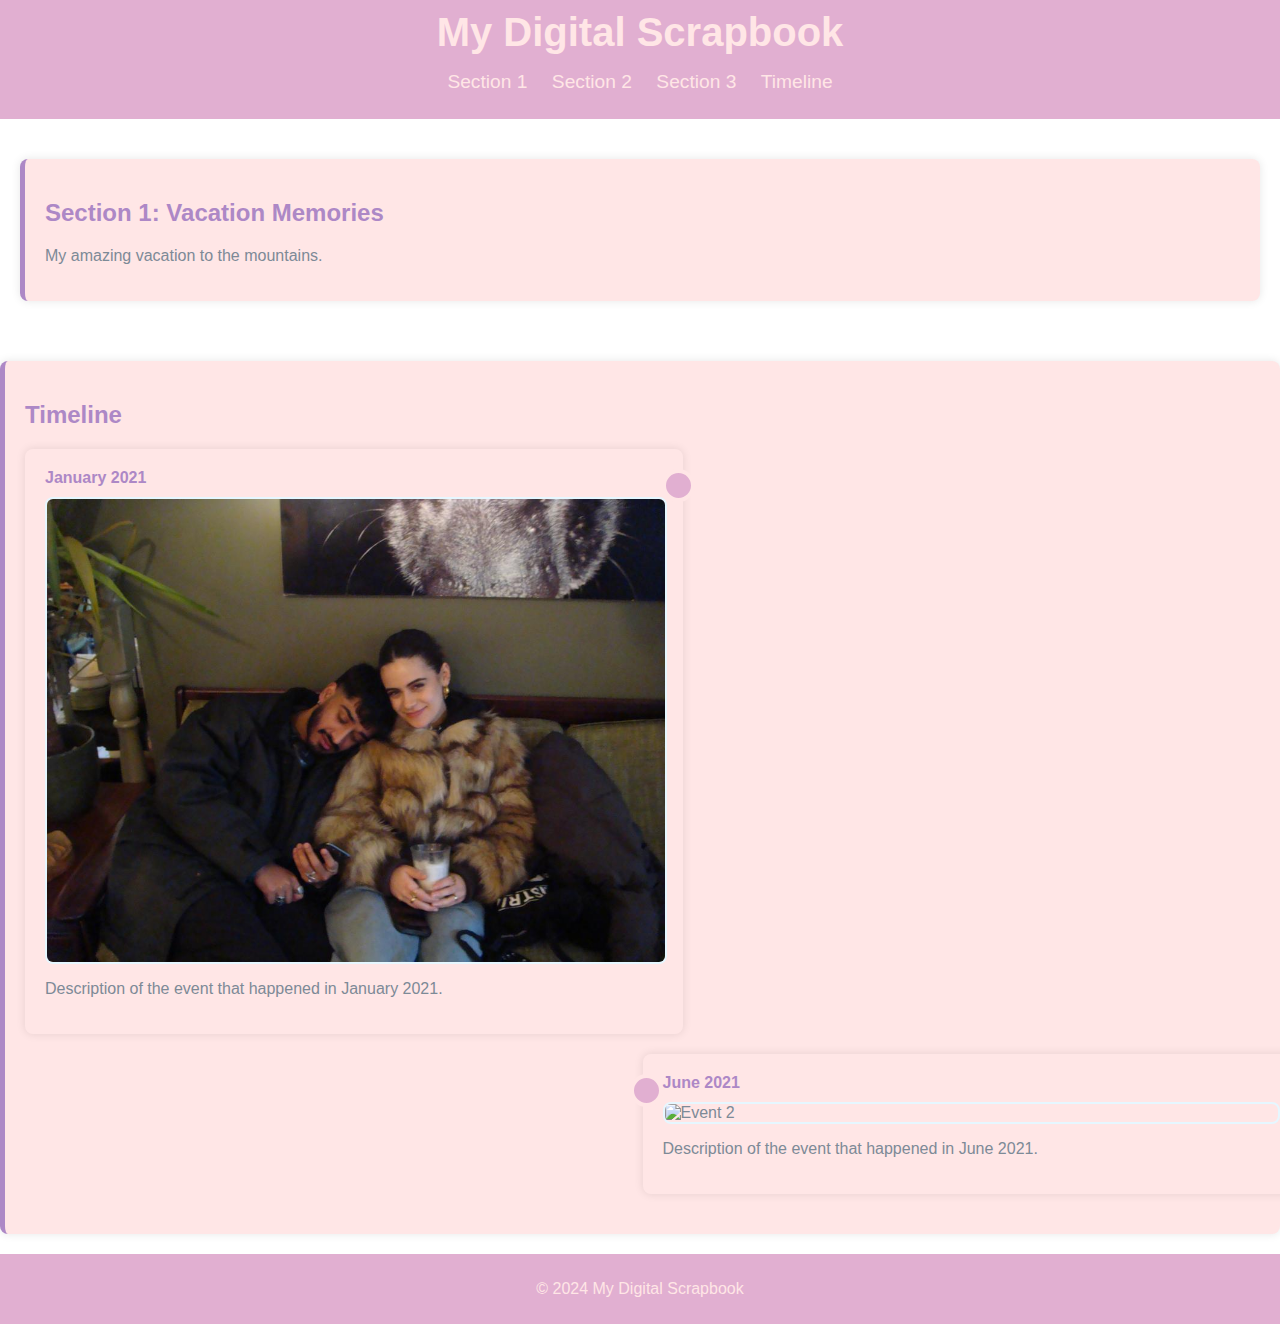
==== index.html @ e89d4c9f "removed sections" ====
<!DOCTYPE html>
<html lang="en">
<head>
  <meta charset="UTF-8">
  <meta name="viewport" content="width=device-width, initial-scale=1.0">
  <title>My Digital Scrapbook</title>
  <link rel="stylesheet" href="css/body.css">
</head>
<body>
  <!-- Header Section -->
  <header>
    <div class="container">
      <h1>My Digital Scrapbook</h1>
      <nav>
        <ul>
          <li><a href="#section1">Section 1</a></li>
          <li><a href="#section2">Section 2</a></li>
          <li><a href="#section3">Section 3</a></li>
          <li><a href="#timeline">Timeline</a></li>
        </ul>
      </nav>
    </div>
  </header>

  <!-- Main Content -->
  <main>
    <section id="section1">
      <h2>Section 1: Vacation Memories</h2>
      <!-- <img src="images/vacation.jpg" alt="Vacation"> -->
      <p>My amazing vacation to the mountains.</p>
    </section>

    <!-- <section id="section2">
      <h2>Section 2: Family Gatherings</h2>
       <img src="images/family.jpg" alt="Family Gathering"> 
      <p>Memories from our family gatherings over the years.</p>
    </section> -->

    <!-- <section id="section3">
      <h2>Section 3: Special Events</h2>
      <img src="images/event.jpg" alt="Special Event"> 
      <p>Highlights from special events and celebrations.</p>
    </section> -->
  </main>

    <!-- Timeline Section -->
    <section id="timeline">
      <h2>Timeline</h2>
      <div class="timeline-container">
        <div class="timeline-item">
          <div class="timeline-date">January 2021</div>
          <div class="timeline-content">
            <img src="images/Photo.png" alt="Event 1">
            <p>Description of the event that happened in January 2021.</p>
          </div>
        </div>
        <div class="timeline-item">
          <div class="timeline-date">June 2021</div>
          <div class="timeline-content">
            <img src="images/Photo_10.png" alt="Event 2">
            <p>Description of the event that happened in June 2021.</p>
          </div>
        </div>
        <!-- Add more timeline items as needed -->
      </div>
    </section>
  </main>

  <!-- Footer Section -->
  <footer>
    <div class="container">
      <p>&copy; 2024 My Digital Scrapbook</p>
    </div>
  </footer>

  <!-- JavaScript File -->
  <script src="js/script.js"></script>
</body>
</html>
---- css/body.css ----
/* styles.css */
body {
  font-family: Arial, sans-serif;
  margin: 0;
  padding: 0;
  background-color: #ffffff; /* Pastel blue background */
}

.container {
  width: 80%;
  margin: 0 auto;
}

header {
  background-color: #E1AFD1; /* Light pastel blue */
  color: #FFE6E6;
  padding: 10px 0;
  text-align: center;
}

header h1 {
  margin: 0;
  font-size: 2.5em;
}

header nav ul {
  list-style: none;
  padding: 0;
}

header nav ul li {
  display: inline;
  margin: 0 10px;
}

header nav ul li a {
  color: #FFE6E6;
  text-decoration: none;
  font-size: 1.2em;
}

main {
  padding: 20px;
}

section {
  background: #FFE6E6; /* White background for sections */
  margin: 20px 0;
  padding: 20px;
  border-radius: 8px;
  box-shadow: 0 0 10px rgba(0, 0, 0, 0.1);
  border-left: 5px solid #AD88C6; /* Light pastel blue border */
}

section h2 {
  color: #AD88C6; /* A slightly darker pastel blue */
}

section p {
  color: #7d8a97; /* Soft gray-blue for text */
}

footer {
  text-align: center;
  padding: 10px 0;
  background-color: #E1AFD1; /* Light pastel blue */
  color: #FFE6E6;
}

/* Additional styling for images */
section img {
  max-width: 100%;
  height: auto;
  display: block;
  margin: 10px 0;
  border: 2px solid #e6f7ff; /* Matching the background color */
  border-radius: 8px;
}

/* Timeline styling */
#timeline {
  padding: 20px;
  background-color: #FFE6E6; /* Lighter pastel blue */
  border-left: 5px solid #AD88C6; /* Darker pastel blue border */
}

.timeline {
  position: relative;
  padding: 20px 0;
  margin: 20px 0;
}

.timeline::before {
  content: '';
  position: absolute;
  left: 50%;
  top: 0;
  bottom: 0;
  width: 4px;
  background: #E1AFD1; /* Light pastel blue */
  margin-left: -2px;
}

.timeline-item {
  position: relative;
  margin: 20px 0;
  width: 50%;
  padding: 20px;
  background: #FFE6E6;
  border-radius: 8px;
  box-shadow: 0 0 10px rgba(0, 0, 0, 0.1);
}

.timeline-item::after {
  content: "";
  position: absolute;
  width: 25px;
  height: 25px;
  right: -12.5px;
  background-color: #E1AFD1;
  border: 4px solid #FFE6E6;
  top: 20px;
  border-radius: 50%;
  z-index: 1;
}

.timeline-item:nth-child(odd) {
  left: 0;
}

.timeline-item:nth-child(even) {
  left: 50%;
}

.timeline-item:nth-child(even)::after {
  left: -12.5px;
}

.timeline-date {
  font-weight: bold;
  color: #AD88C6; /* Darker pastel blue */
  margin-bottom: 10px;
}

.timeline-content {
  color: #7d8a97; /* Soft gray-blue for text */
}

.timeline-content img {
  max-width: 100%;
  height: auto;
  border: 2px solid #e6f7ff; /* Matching the background color */
  border-radius: 8px;
  margin-bottom: 10px;
}
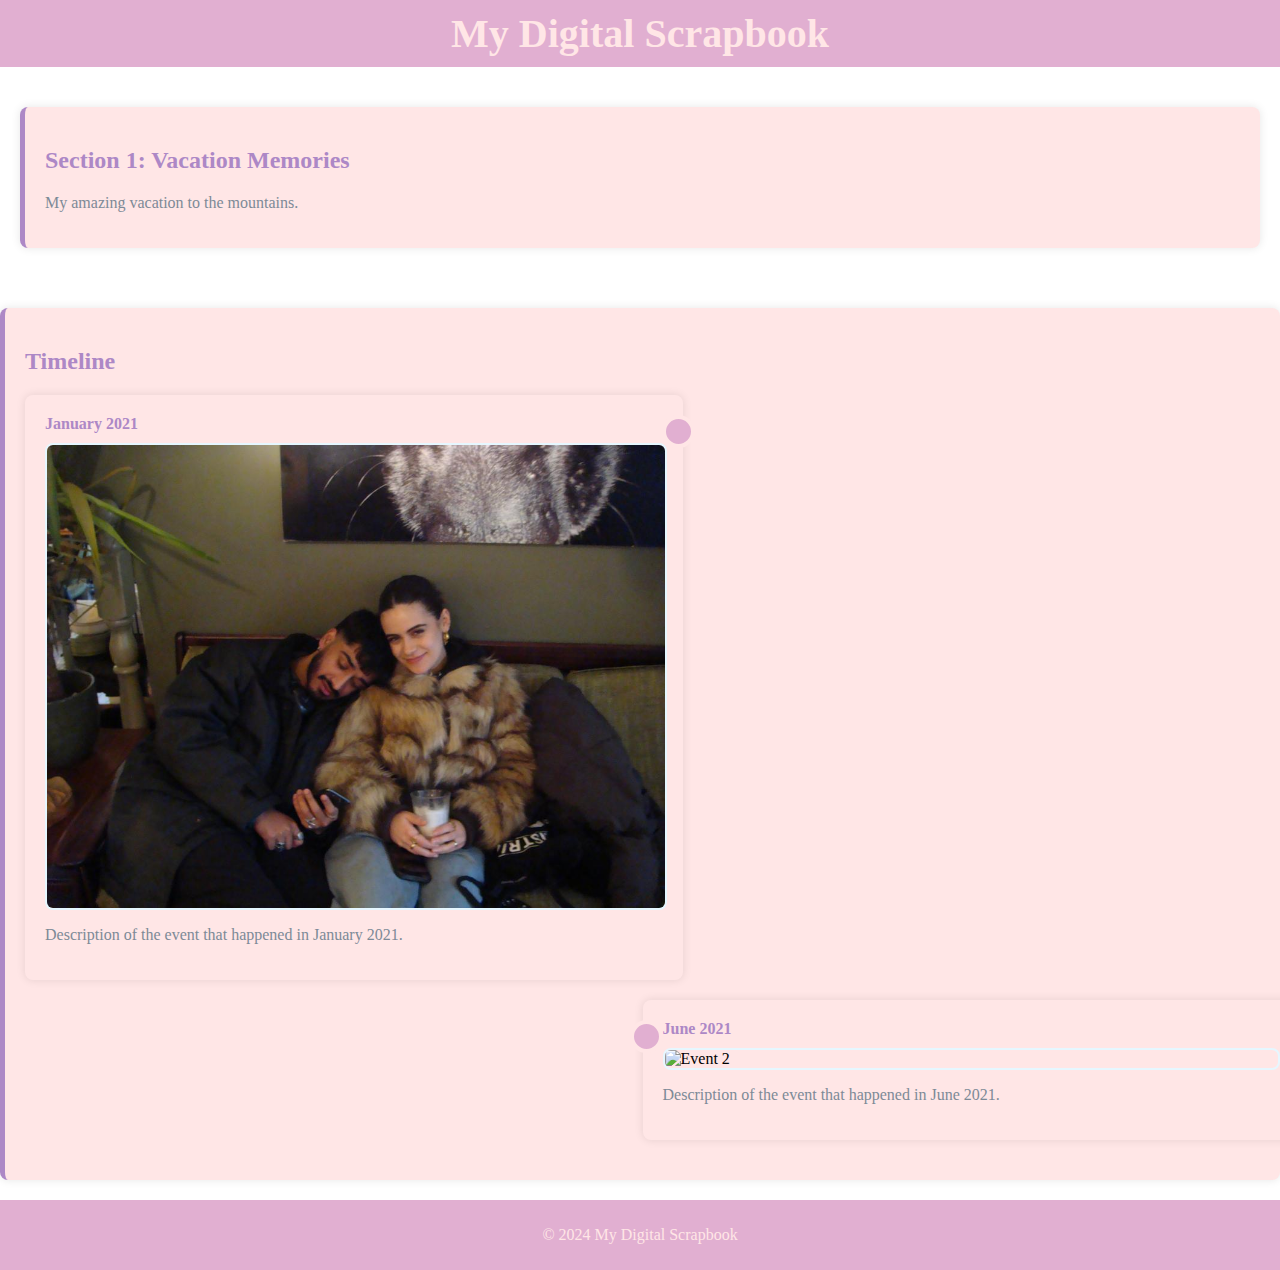
==== commit 8b7383bd: "font" ====
--- a/index.html
+++ b/index.html
@@ -11,12 +11,12 @@
   <header>
     <div class="container">
       <h1>My Digital Scrapbook</h1>
-      <nav>
+      <!-- <nav>
         <ul>
           <li><a href="#section1">Section 1</a></li>
           <li><a href="#section2">Section 2</a></li>
           <li><a href="#section3">Section 3</a></li>
-          <li><a href="#timeline">Timeline</a></li>
+          <li><a href="#timeline">Timeline</a></li> -->
         </ul>
       </nav>
     </div>
--- a/css/body.css
+++ b/css/body.css
@@ -1,6 +1,6 @@
 /* styles.css */
 body {
-  font-family: Arial, sans-serif;
+  font-family: Gloria Hallelujah, cursive;
   margin: 0;
   padding: 0;
   background-color: #ffffff; /* Pastel blue background */
@@ -143,7 +143,7 @@
 }
 
 .timeline-content {
-  color: #7d8a97; /* Soft gray-blue for text */
+  color: #000000; /* Soft gray-blue for text */
 }
 
 .timeline-content img {
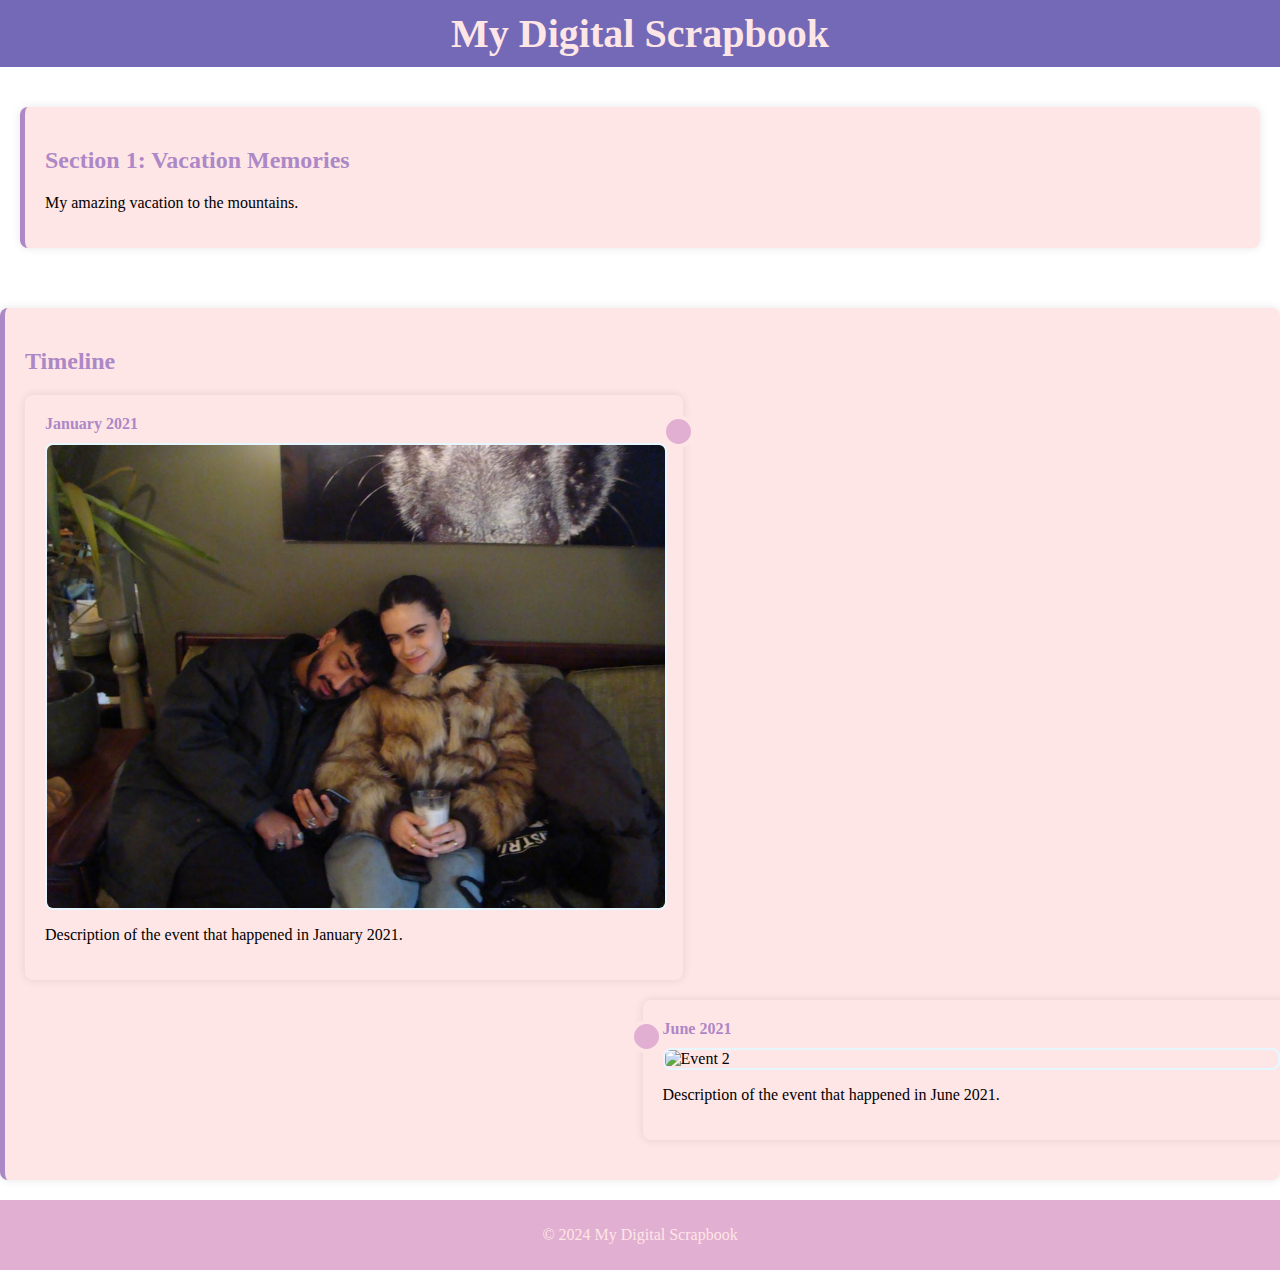
==== commit b5e042ab: "font adjustment" ====
--- a/index.html
+++ b/index.html
@@ -3,7 +3,7 @@
 <head>
   <meta charset="UTF-8">
   <meta name="viewport" content="width=device-width, initial-scale=1.0">
-  <title>My Digital Scrapbook</title>
+  <title>Our Journey</title>
   <link rel="stylesheet" href="css/body.css">
 </head>
 <body>
--- a/css/body.css
+++ b/css/body.css
@@ -12,7 +12,8 @@
 }
 
 header {
-  background-color: #E1AFD1; /* Light pastel blue */
+  font-family: Gloria Hallelujah, cursive;
+  background-color: #7469B6; /* Light pastel blue */
   color: #FFE6E6;
   padding: 10px 0;
   text-align: center;
@@ -57,7 +58,7 @@
 }
 
 section p {
-  color: #7d8a97; /* Soft gray-blue for text */
+  color: #000000; /* Soft gray-blue for text */
 }
 
 footer {
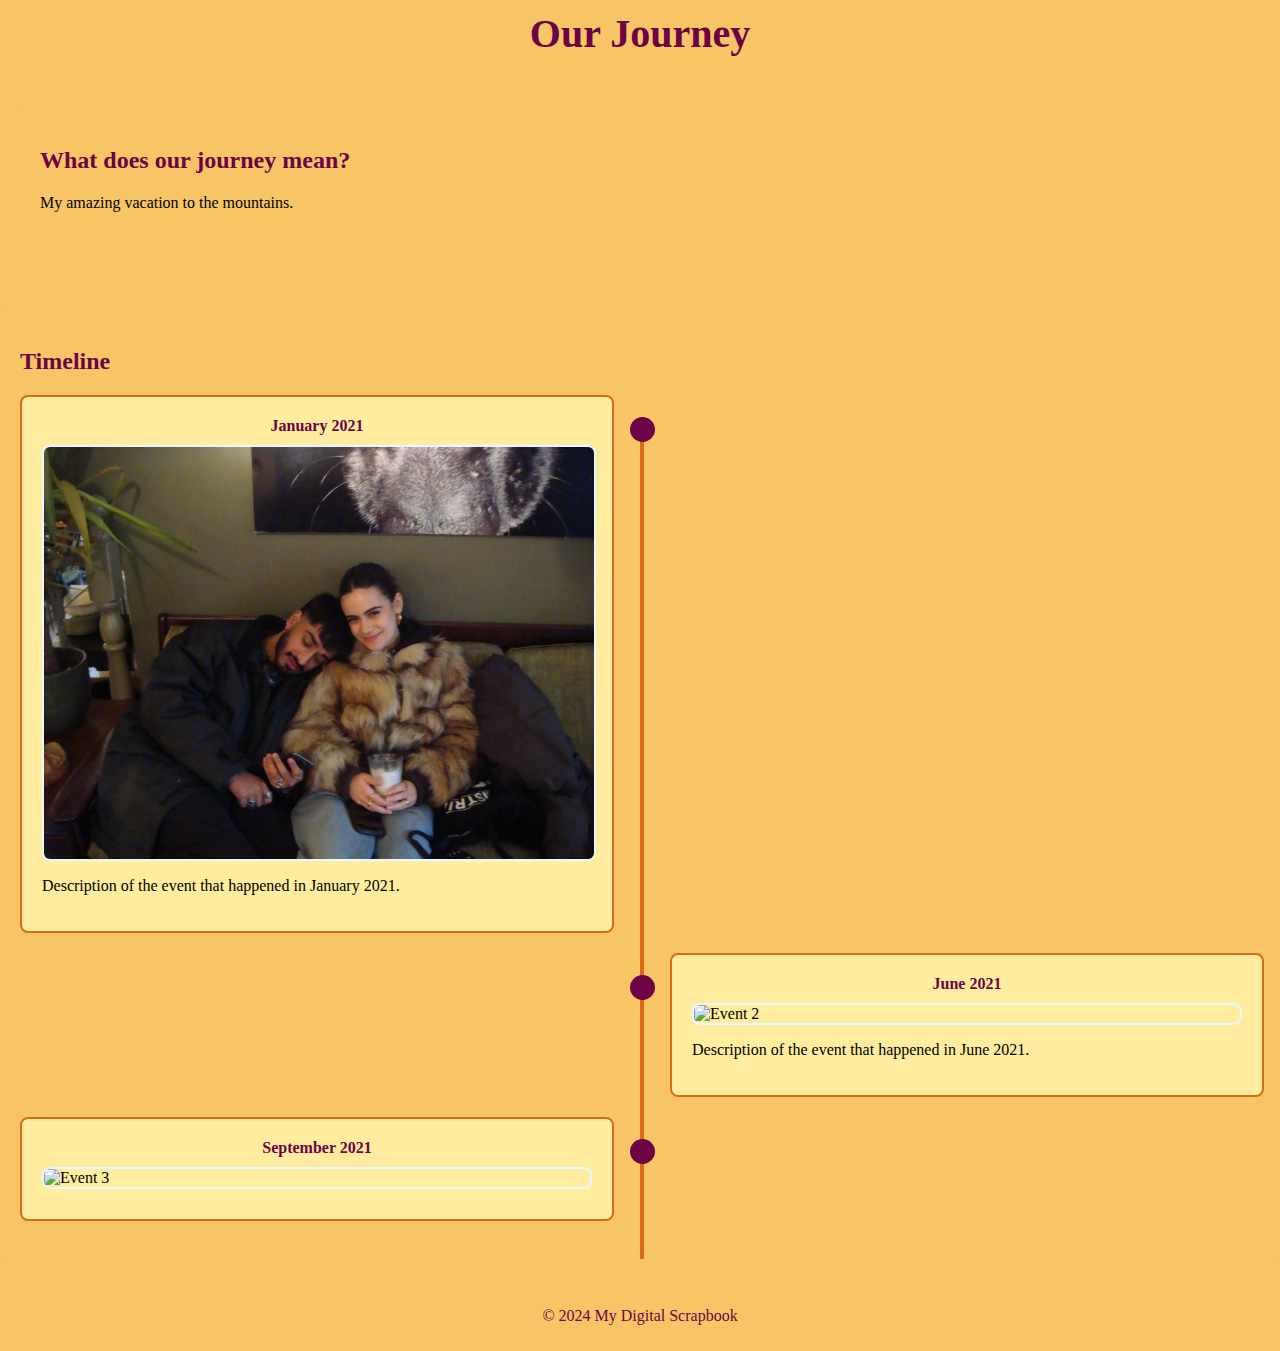
==== commit 90b188bd: "timeline centred" ====
--- a/index.html
+++ b/index.html
@@ -10,7 +10,7 @@
   <!-- Header Section -->
   <header>
     <div class="container">
-      <h1>My Digital Scrapbook</h1>
+      <h1>Our Journey</h1>
       <!-- <nav>
         <ul>
           <li><a href="#section1">Section 1</a></li>
@@ -25,7 +25,7 @@
   <!-- Main Content -->
   <main>
     <section id="section1">
-      <h2>Section 1: Vacation Memories</h2>
+      <h2>What does our journey mean?</h2>
       <!-- <img src="images/vacation.jpg" alt="Vacation"> -->
       <p>My amazing vacation to the mountains.</p>
     </section>
@@ -61,6 +61,14 @@
             <p>Description of the event that happened in June 2021.</p>
           </div>
         </div>
+        <div class="timeline-item">
+          <div class="timeline-date">September 2021</div>
+          <div class="timeline-content">
+            <img src="images/Photo_11.png" alt="Event 3">
+            <!-- <p>Description of the event that happened in September 2021.</p> -->
+          </div>
+        
+        </div>
         <!-- Add more timeline items as needed -->
       </div>
     </section>
--- a/css/body.css
+++ b/css/body.css
@@ -1,9 +1,18 @@
+:root {
+  --adjuster: 30px;
+  --background: #FFEC9E;
+  --background2: #F7C566;
+  --text: #6C0345;
+  --border: #DC6B19;
+
+}
+
 /* styles.css */
 body {
   font-family: Gloria Hallelujah, cursive;
   margin: 0;
   padding: 0;
-  background-color: #ffffff; /* Pastel blue background */
+  background-color: var(--background2); /* Pastel blue background */
 }
 
 .container {
@@ -13,8 +22,8 @@
 
 header {
   font-family: Gloria Hallelujah, cursive;
-  background-color: #7469B6; /* Light pastel blue */
-  color: #FFE6E6;
+  color: var(--text); /* Light pastel blue */
+  background-color: var(--background2);
   padding: 10px 0;
   text-align: center;
 }
@@ -45,16 +54,16 @@
 }
 
 section {
-  background: #FFE6E6; /* White background for sections */
+  background: var(--background2); /* White background for sections */
   margin: 20px 0;
   padding: 20px;
   border-radius: 8px;
-  box-shadow: 0 0 10px rgba(0, 0, 0, 0.1);
-  border-left: 5px solid #AD88C6; /* Light pastel blue border */
+  /* box-shadow: 0 0 10px rgba(0, 0, 0, 0.1); */
+  /*border: 5px solid #AD88C6; /* Light pastel blue border */
 }
 
 section h2 {
-  color: #AD88C6; /* A slightly darker pastel blue */
+  color: var(--text); /* A slightly darker pastel blue */
 }
 
 section p {
@@ -64,8 +73,8 @@
 footer {
   text-align: center;
   padding: 10px 0;
-  background-color: #E1AFD1; /* Light pastel blue */
-  color: #FFE6E6;
+  background-color: var(--background2); /* Light pastel blue */
+  color:var(--text);
 }
 
 /* Additional styling for images */
@@ -81,8 +90,8 @@
 /* Timeline styling */
 #timeline {
   padding: 20px;
-  background-color: #FFE6E6; /* Lighter pastel blue */
-  border-left: 5px solid #AD88C6; /* Darker pastel blue border */
+  background-color: var(--background2); /* Lighter pastel blue */
+  /*border-left: 5px solid #AD88C6; /* Darker pastel blue border */
 }
 
 .timeline {
@@ -105,11 +114,12 @@
 .timeline-item {
   position: relative;
   margin: 20px 0;
-  width: 50%;
+  width: calc(50% - 70px);
   padding: 20px;
-  background: #FFE6E6;
+  background: var(--background);
+  border: var(--border) 2px solid;
   border-radius: 8px;
-  box-shadow: 0 0 10px rgba(0, 0, 0, 0.1);
+  /* box-shadow: 0 0 10px rgba(0, 0, 0, 0.1); */
 }
 
 .timeline-item::after {
@@ -117,12 +127,27 @@
   position: absolute;
   width: 25px;
   height: 25px;
-  right: -12.5px;
-  background-color: #E1AFD1;
-  border: 4px solid #FFE6E6;
+  left: calc(100% + var(--adjuster) - 12.5px);
+  /* left : calc(50% - 12.5px); */
+  background-color: var(--text);
+  /* border: 4px solid #FFE6E6; */
   top: 20px;
   border-radius: 50%;
   z-index: 1;
+  /* transform: translateX(-50%) */
+}
+
+.timeline-item::before {
+  content: "";
+  position: absolute;
+  width: 4px;
+  height: calc(120% );
+  left : calc(100% + var(--adjuster) - (2px ));
+  /* left : calc(50% - 2px); */
+  background-color: var(--border); /* Light pastel blue */
+  /* top: 20px; */
+  
+  z-index: 0;
 }
 
 .timeline-item:nth-child(odd) {
@@ -130,17 +155,24 @@
 }
 
 .timeline-item:nth-child(even) {
-  left: 50%;
+  left: calc(50% + 30px);
 }
 
 .timeline-item:nth-child(even)::after {
-  left: -12.5px;
+  left: calc(0% - 12.5px - var(--adjuster))
+}
+/* .timeline-item:nth-child(odd)::before {
+  right: calc(0% - 45px);
+} */
+.timeline-item:nth-child(even)::before {
+  left: calc(0% - 2px - var(--adjuster));
 }
 
 .timeline-date {
   font-weight: bold;
-  color: #AD88C6; /* Darker pastel blue */
+  color: var(--text); /* Darker pastel blue */
   margin-bottom: 10px;
+  text-align: center;
 }
 
 .timeline-content {
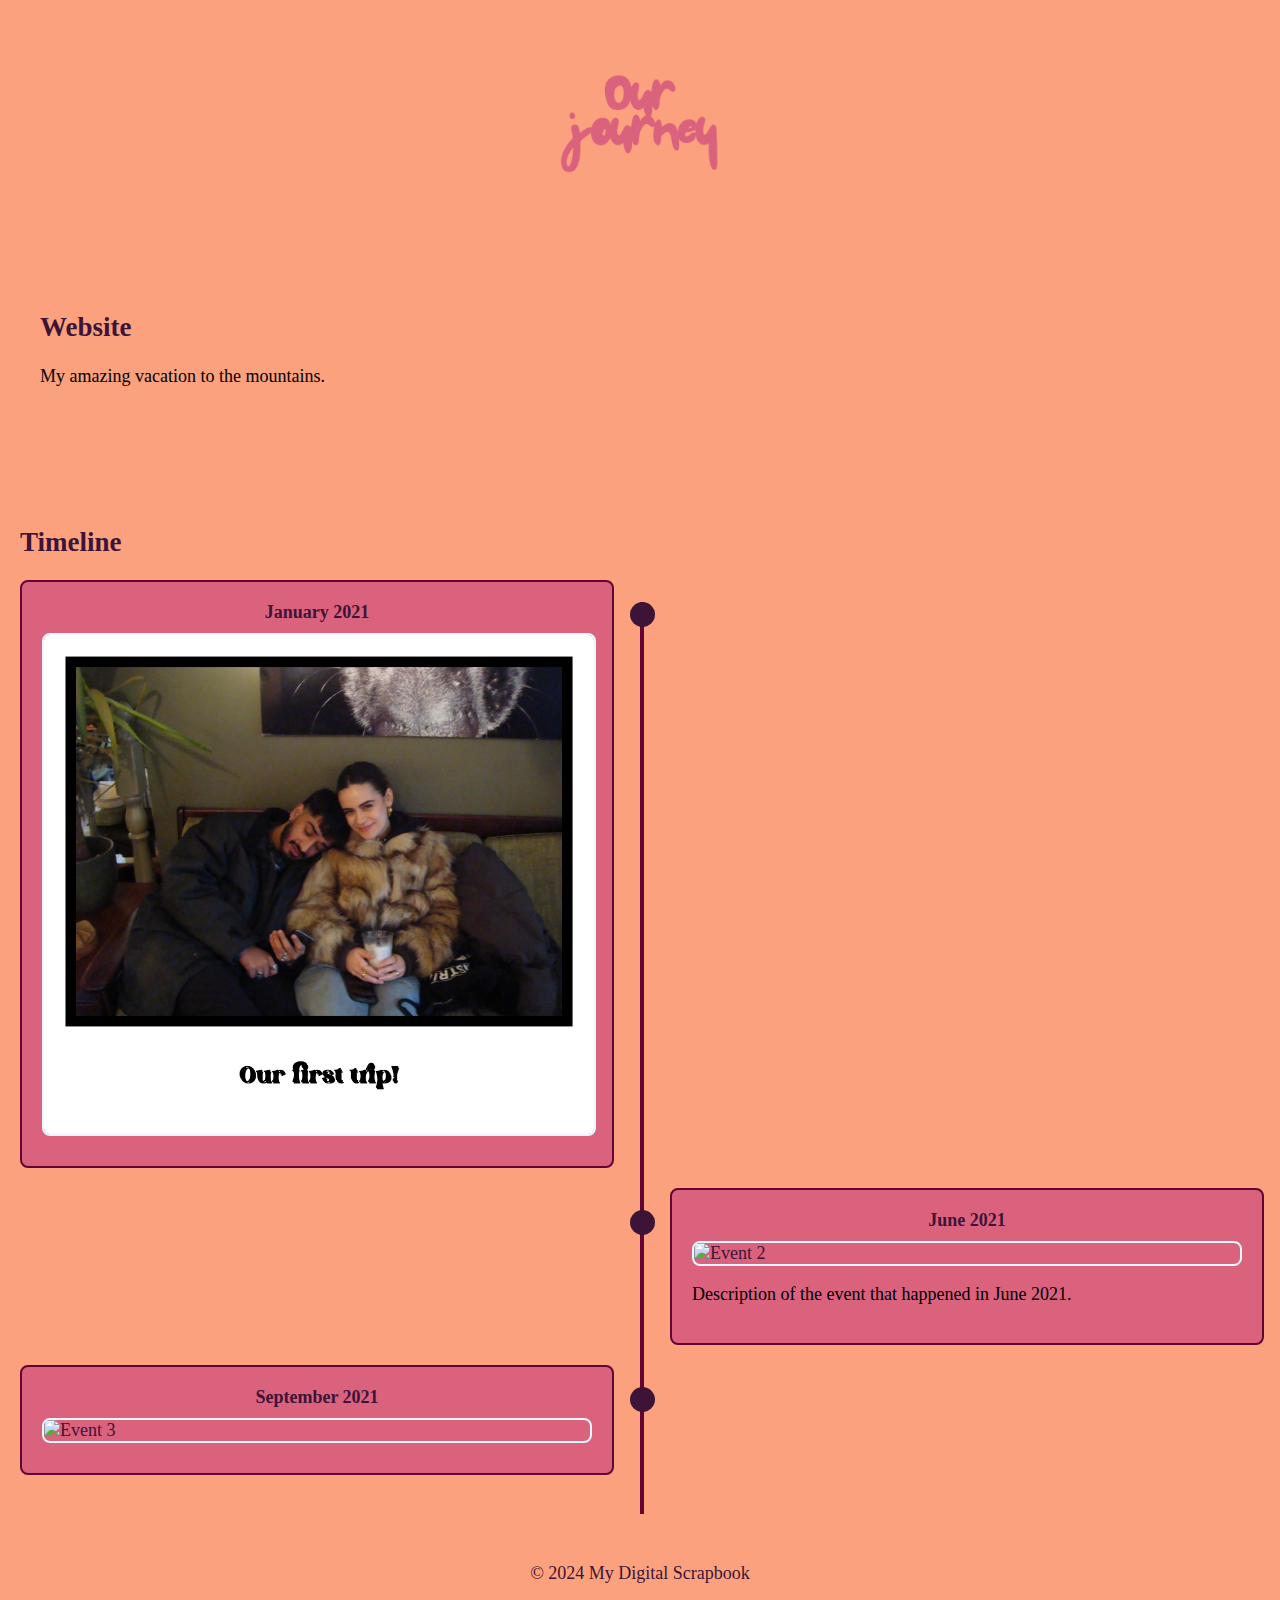
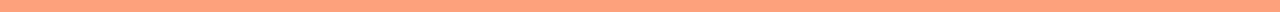
==== commit 832078f0: "color pallette" ====
--- a/index.html
+++ b/index.html
@@ -10,7 +10,9 @@
   <!-- Header Section -->
   <header>
     <div class="container">
-      <h1>Our Journey</h1>
+      <img src="images/banner.png" alt="Logo">
+      <!-- <img src="images/ramen_sticker.png" alt="Ramen Sticker" class="sticker"> -->
+      <!-- <h1>Website</h1> -->
       <!-- <nav>
         <ul>
           <li><a href="#section1">Section 1</a></li>
@@ -25,7 +27,7 @@
   <!-- Main Content -->
   <main>
     <section id="section1">
-      <h2>What does our journey mean?</h2>
+      <h2>Website</h2>
       <!-- <img src="images/vacation.jpg" alt="Vacation"> -->
       <p>My amazing vacation to the mountains.</p>
     </section>
@@ -50,8 +52,8 @@
         <div class="timeline-item">
           <div class="timeline-date">January 2021</div>
           <div class="timeline-content">
-            <img src="images/Photo.png" alt="Event 1">
-            <p>Description of the event that happened in January 2021.</p>
+            <img src="images/photo_with_frame.png" alt="Event 1">
+            <!-- <p>Description of the event that happened in January 2021.</p> -->
           </div>
         </div>
         <div class="timeline-item">
--- a/css/body.css
+++ b/css/body.css
@@ -1,18 +1,20 @@
 :root {
   --adjuster: 30px;
-  --background: #FFEC9E;
-  --background2: #F7C566;
-  --text: #6C0345;
-  --border: #DC6B19;
+  --background: #DA627D;
+  /* --background2: #dac83e; */
+  --background2: #FCA17D;
+  --text: #3D1438;
+  --border: #620436;
 
 }
 
 /* styles.css */
 body {
-  font-family: Gloria Hallelujah, cursive;
+  font-family: 'Quicksand', cursive;
   margin: 0;
   padding: 0;
   background-color: var(--background2); /* Pastel blue background */
+  font-size: 18px;
 }
 
 .container {
@@ -21,11 +23,24 @@
 }
 
 header {
-  font-family: Gloria Hallelujah, cursive;
+  font-family: 'Indie Flower', cursive;
   color: var(--text); /* Light pastel blue */
   background-color: var(--background2);
   padding: 10px 0;
   text-align: center;
+}
+.sticker {
+  position: relative;
+  top: 0;
+  width: 10%;
+  z-index: 1000;
+}
+
+header img {
+  max-width: 20%;
+  height: auto;
+  /* display: block;
+  margin: 0 auto; */
 }
 
 header h1 {
@@ -176,7 +191,7 @@
 }
 
 .timeline-content {
-  color: #000000; /* Soft gray-blue for text */
+  color: var(--text); /* Soft gray-blue for text */
 }
 
 .timeline-content img {
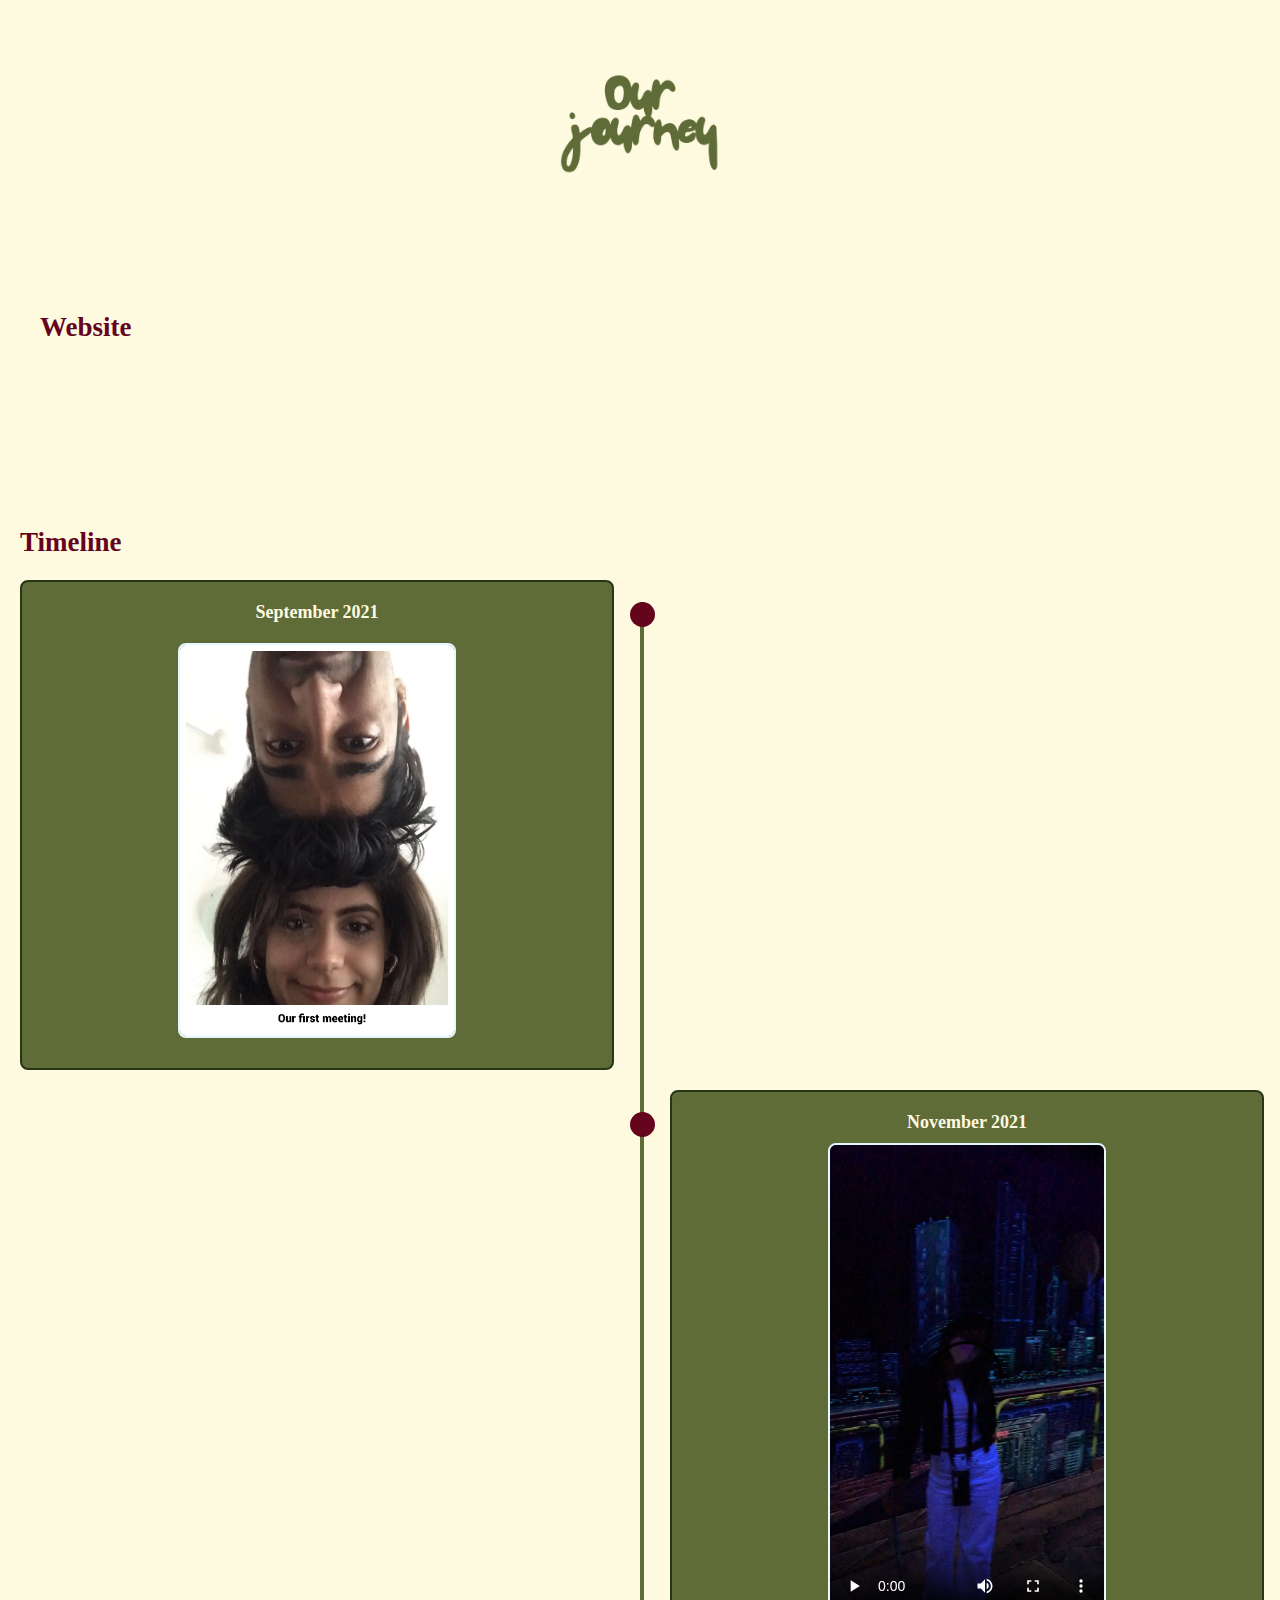
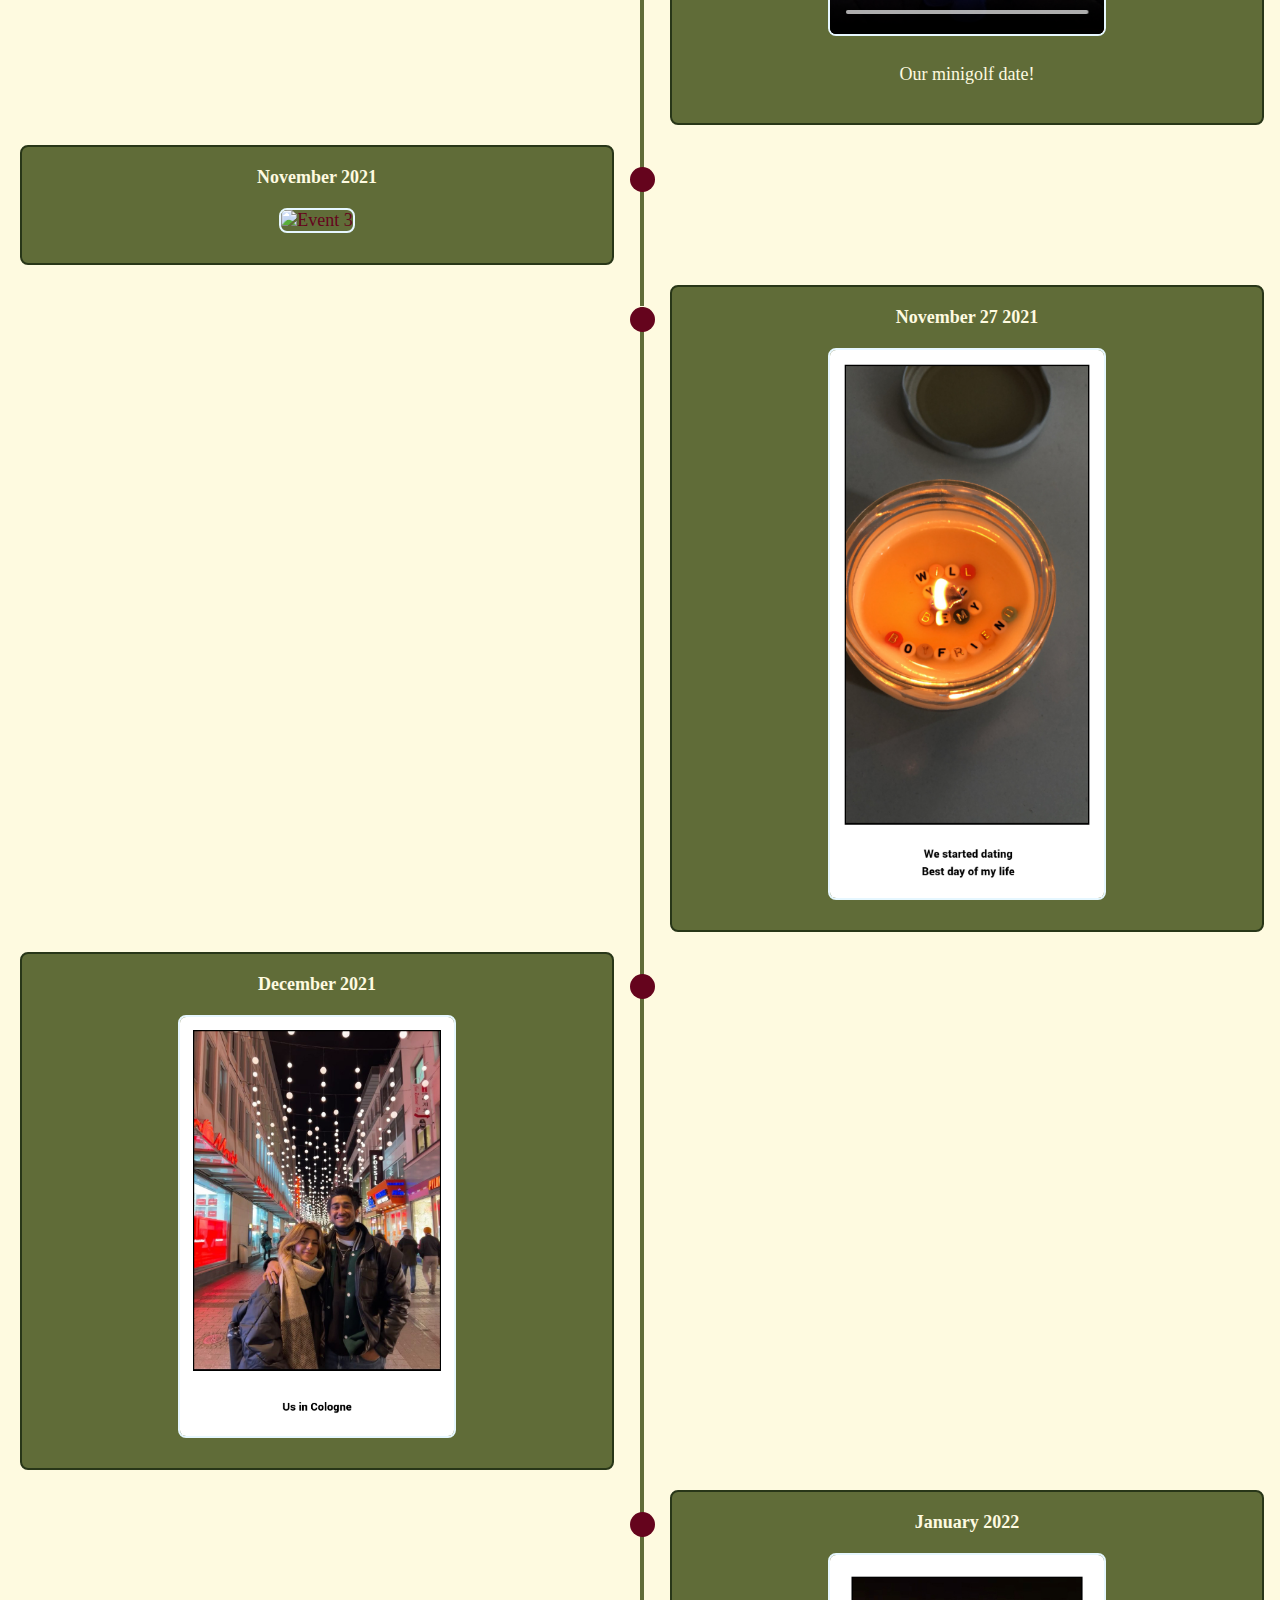
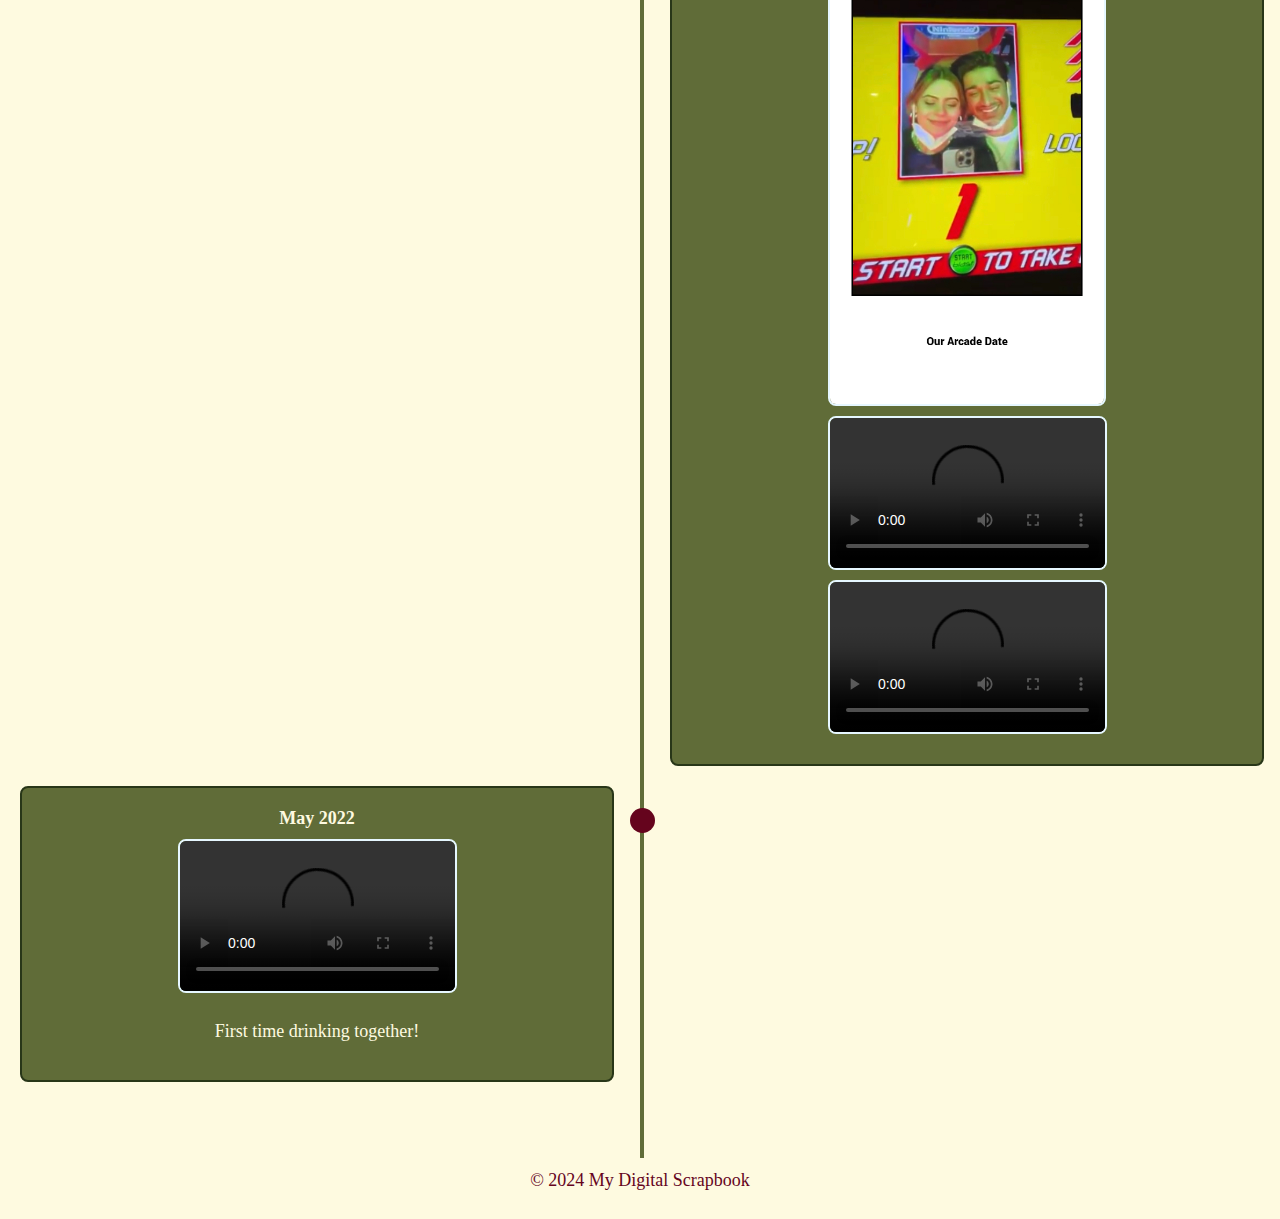
==== commit c01d0d46: "added content" ====
--- a/index.html
+++ b/index.html
@@ -50,26 +50,73 @@
       <h2>Timeline</h2>
       <div class="timeline-container">
         <div class="timeline-item">
-          <div class="timeline-date">January 2021</div>
+          <div class="timeline-date">September 2021</div>
           <div class="timeline-content">
-            <img src="images/photo_with_frame.png" alt="Event 1">
+            <img src="images/Our_first_meeting.png" alt="Event 1">
             <!-- <p>Description of the event that happened in January 2021.</p> -->
           </div>
         </div>
         <div class="timeline-item">
-          <div class="timeline-date">June 2021</div>
+          <div class="timeline-date">November 2021</div>
           <div class="timeline-content">
-            <img src="images/Photo_10.png" alt="Event 2">
-            <p>Description of the event that happened in June 2021.</p>
-          </div>
+            <video controls>
+                <source src="images/golf_date.MP4" type="video/mp4">
+                Your browser does not support the video tag.
+            </video>
+            <p>Our minigolf date!</p>
+        </div>
         </div>
         <div class="timeline-item">
-          <div class="timeline-date">September 2021</div>
+          <div class="timeline-date">November 2021</div>
           <div class="timeline-content">
-            <img src="images/Photo_11.png" alt="Event 3">
+            <img src="images/first_date_bonn.jpg" alt="Event 3">
             <!-- <p>Description of the event that happened in September 2021.</p> -->
           </div>
         
+        </div>
+        <div class="timeline-item">
+          <div class="timeline-date">November 27 2021</div>
+          <div class="timeline-content">
+            <img src="images/started_dating.jpg" alt="Event 3">
+            <!-- <p>Description of the event that happened in September 2021.</p> -->
+          </div>
+        
+        </div>
+        <div class="timeline-item">
+          <div class="timeline-date">December 2021</div>
+          <div class="timeline-content">
+            <img src="images/us_in_cologne.jpg" alt="Event 3">
+            <!-- <p>Description of the event that happened in September 2021.</p> -->
+          </div>
+        </div>
+          <div class="timeline-item">
+            <div class="timeline-date">January 2022</div>
+            <div class="timeline-content">
+              <img src="images/arcade_date.jpg" alt="Event 3">
+              <video controls>
+                <source src="images/arcade1.MP4" type="video/mp4">
+                Your browser does not support the video tag.
+              </video>
+              <video controls>
+                <source src="images/arcade2.MP4" type="video/mp4">
+                Your browser does not support the video tag.
+              <!-- <p>Description of the event that happened in September 2021.</p> -->
+              </video>
+            </div>
+          
+          </div>
+          <div class="timeline-item">
+            <div class="timeline-date">May 2022</div>
+            <div class="timeline-content">
+              <video controls>
+                <source src="images/first_time_drinking.MP4" type="video/mp4">
+                Your browser does not support the video tag.
+              <!-- <p>Description of the event that happened in September 2021.</p> -->
+              </video>
+              <p> First time drinking together! </p>
+            </div>
+          
+          </div>
         </div>
         <!-- Add more timeline items as needed -->
       </div>
--- a/css/body.css
+++ b/css/body.css
@@ -1,10 +1,10 @@
 :root {
   --adjuster: 30px;
-  --background: #DA627D;
+  --background: #606c38;
   /* --background2: #dac83e; */
-  --background2: #FCA17D;
-  --text: #3D1438;
-  --border: #620436;
+  --background2: #fefae0;
+  --text: #65041d;
+  --border: #283618;
 
 }
 
@@ -82,7 +82,7 @@
 }
 
 section p {
-  color: #000000; /* Soft gray-blue for text */
+  color: var(--background2); /* Soft gray-blue for text */
 }
 
 footer {
@@ -94,7 +94,7 @@
 
 /* Additional styling for images */
 section img {
-  max-width: 100%;
+  max-width: 50%;
   height: auto;
   display: block;
   margin: 10px 0;
@@ -159,7 +159,7 @@
   height: calc(120% );
   left : calc(100% + var(--adjuster) - (2px ));
   /* left : calc(50% - 2px); */
-  background-color: var(--border); /* Light pastel blue */
+  background-color: var(--background); /* Light pastel blue */
   /* top: 20px; */
   
   z-index: 0;
@@ -185,19 +185,29 @@
 
 .timeline-date {
   font-weight: bold;
-  color: var(--text); /* Darker pastel blue */
+  color: var(--background2); /* Darker pastel blue */
   margin-bottom: 10px;
-  text-align: center;
+  text-align:center;
 }
 
 .timeline-content {
   color: var(--text); /* Soft gray-blue for text */
+  display: flex;
+  flex-direction: column;
+  align-items: center;
 }
 
 .timeline-content img {
-  max-width: 100%;
+  max-width: 50%;
   height: auto;
   border: 2px solid #e6f7ff; /* Matching the background color */
   border-radius: 8px;
   margin-bottom: 10px;
-}+}
+.timeline-content video {
+  max-width: 50%;
+  height: auto;
+  border: 2px solid #e6f7ff; /* Matching the background color */
+  border-radius: 8px;
+  margin-bottom: 10px;
+}
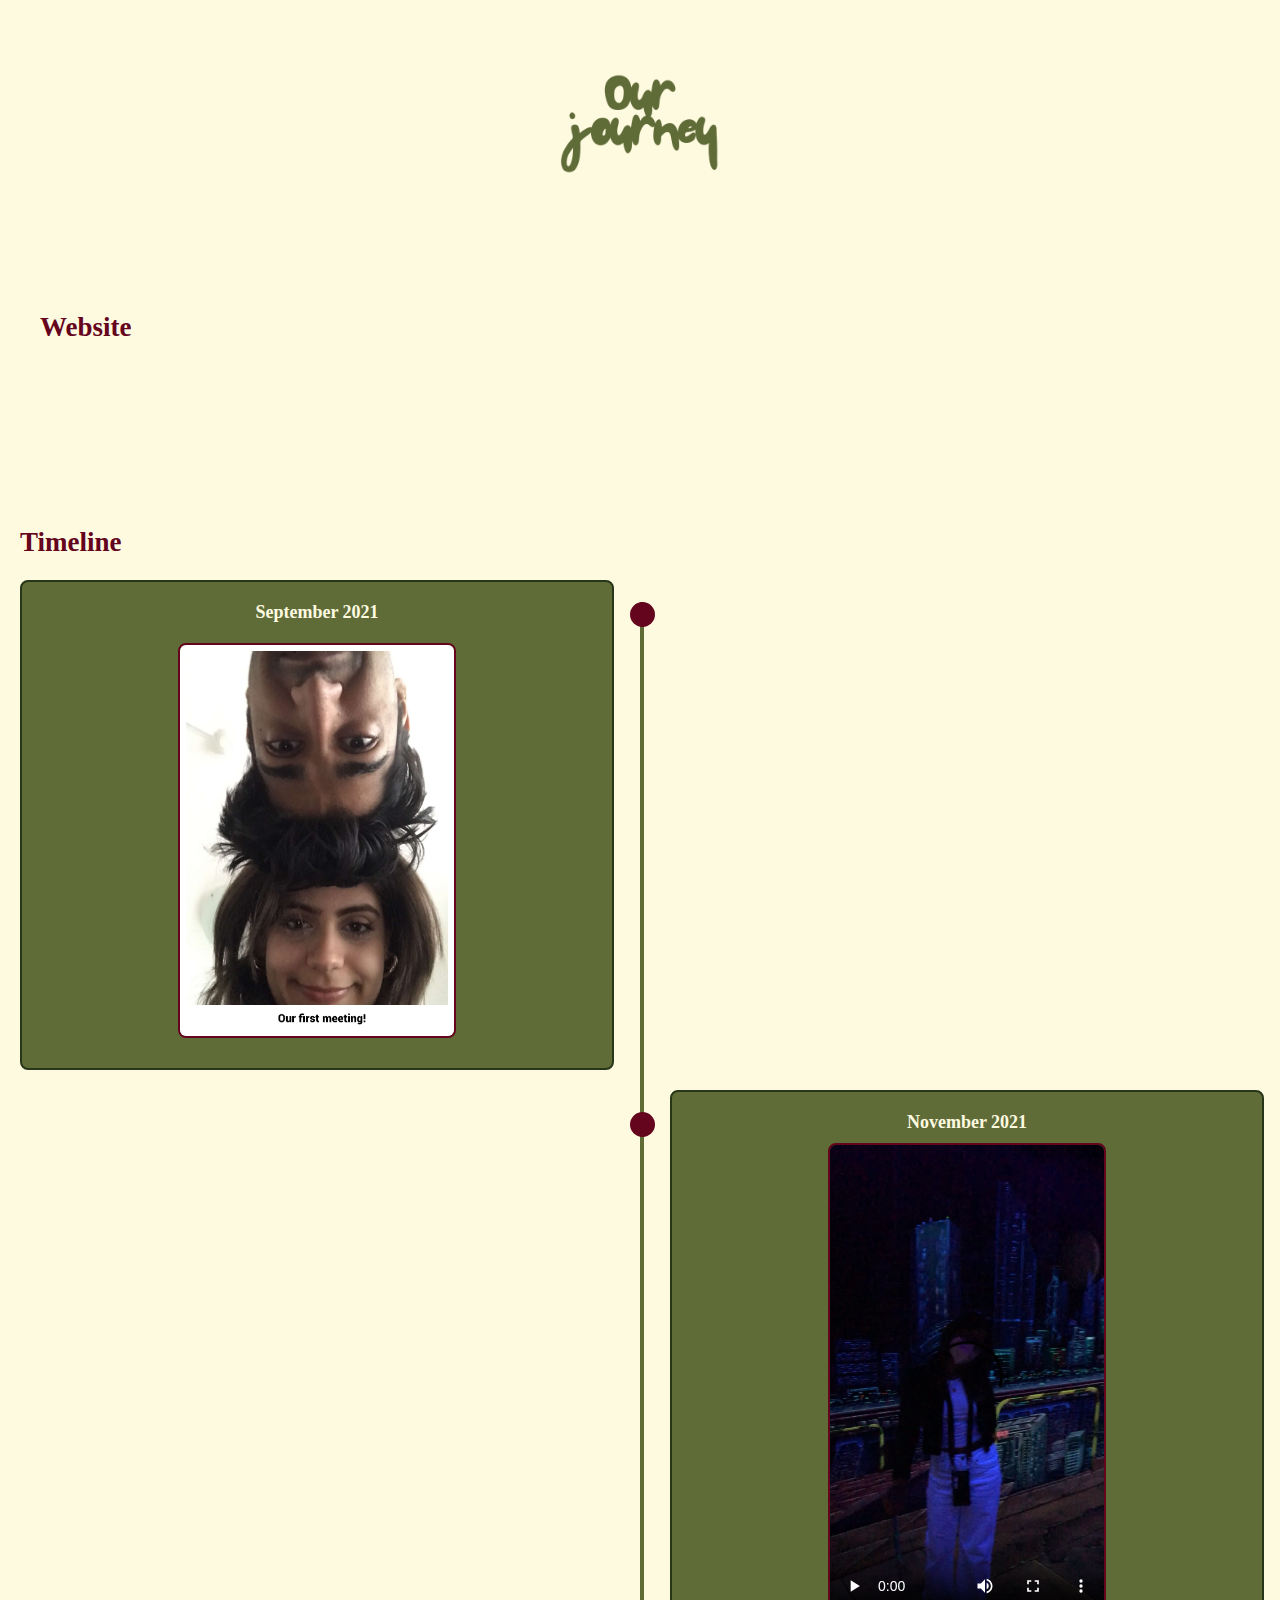
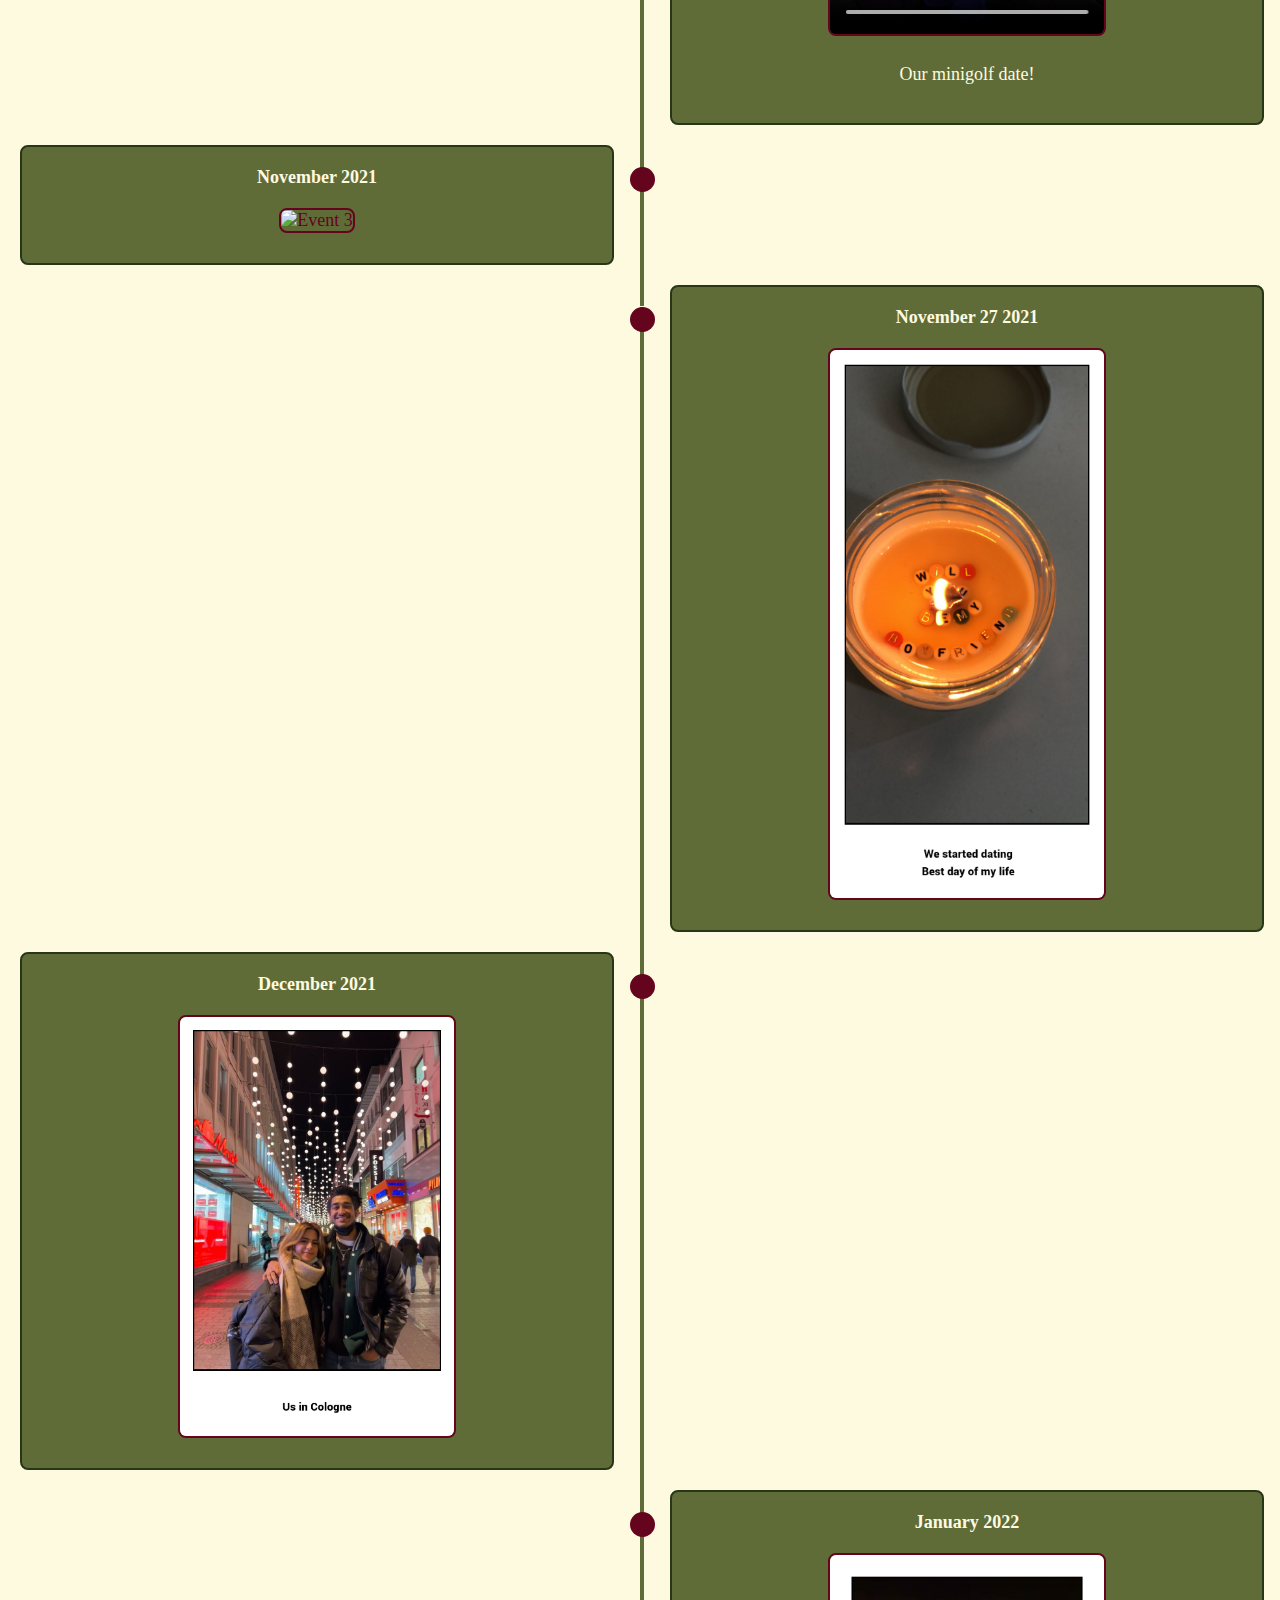
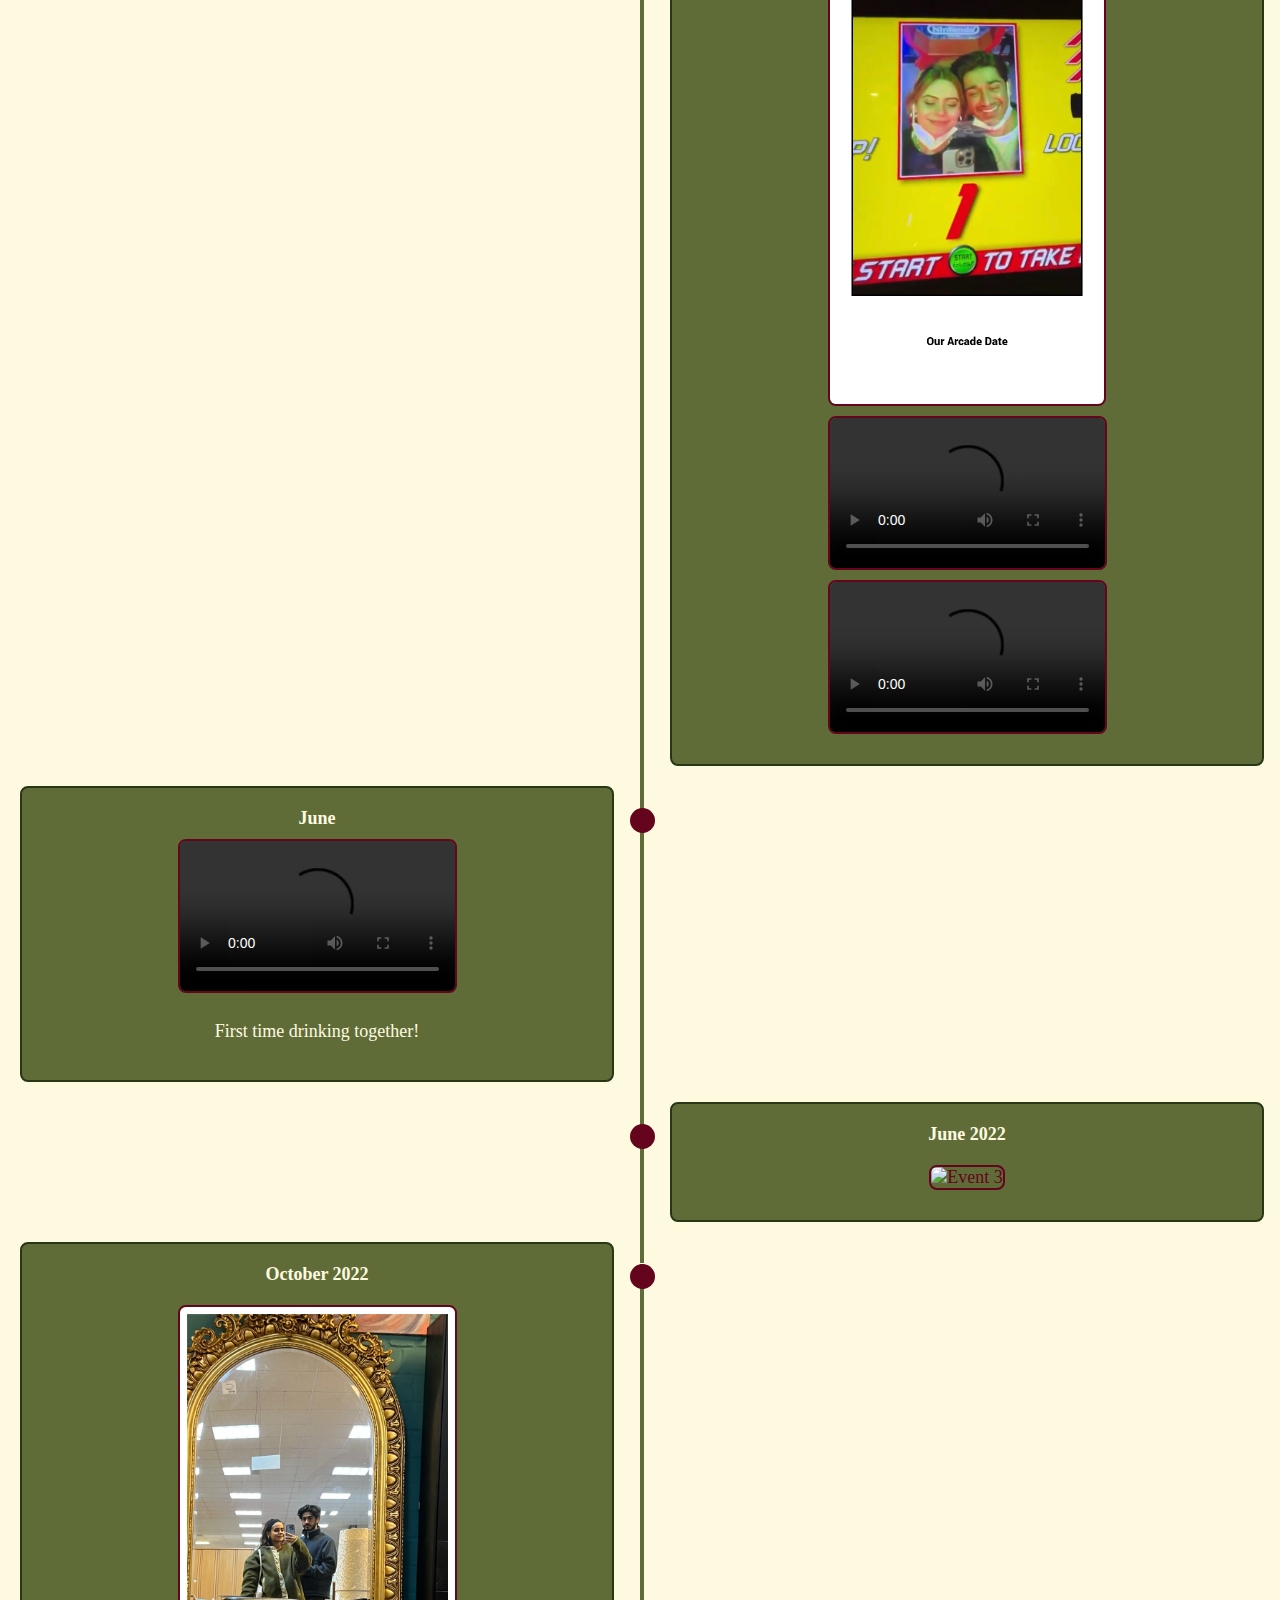
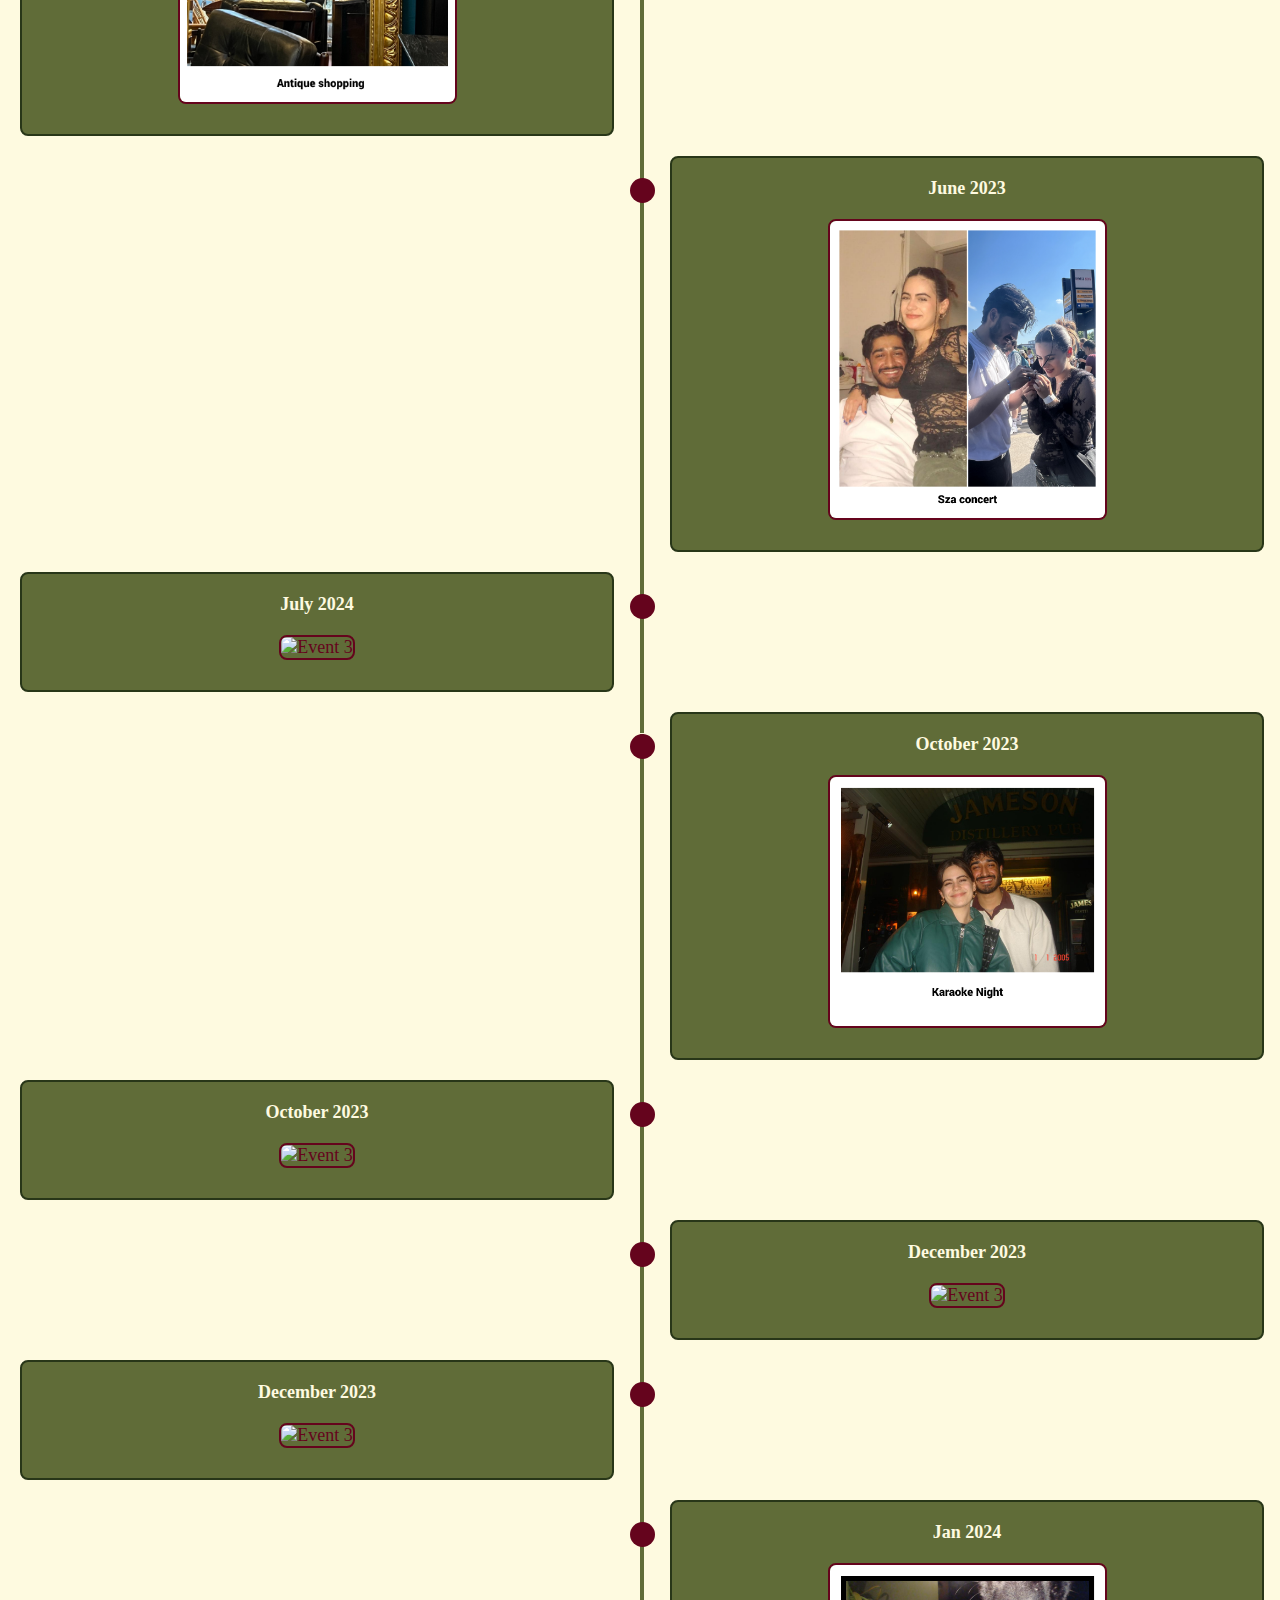
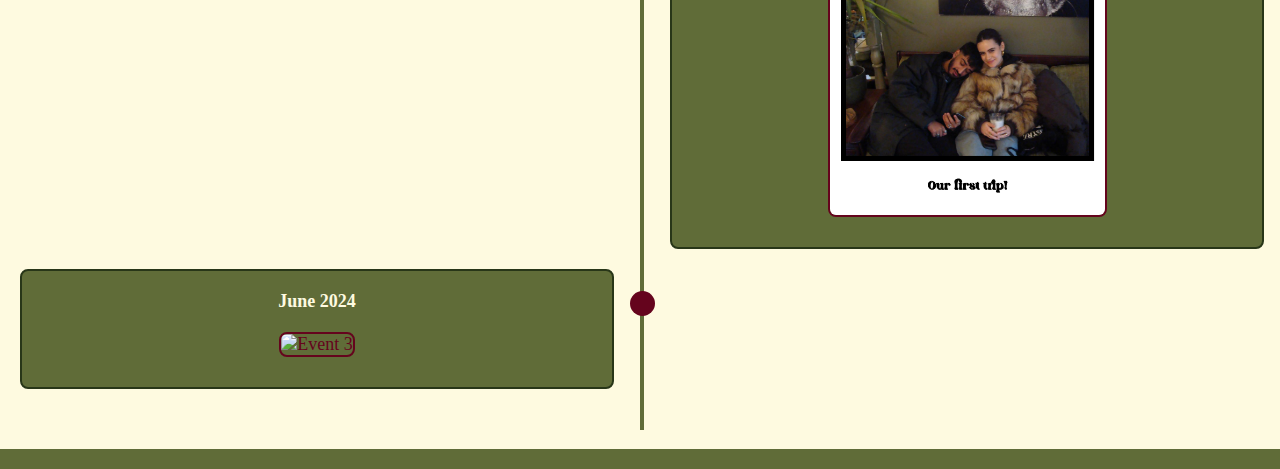
==== commit 2b60a12f: "added all content" ====
--- a/index.html
+++ b/index.html
@@ -105,8 +105,9 @@
             </div>
           
           </div>
-          <div class="timeline-item">
-            <div class="timeline-date">May 2022</div>
+          
+          <div class="timeline-item">
+            <div class="timeline-date">June</div>
             <div class="timeline-content">
               <video controls>
                 <source src="images/first_time_drinking.MP4" type="video/mp4">
@@ -117,7 +118,168 @@
             </div>
           
           </div>
-        </div>
+          <div class="timeline-item">
+            <div class="timeline-date">June 2022</div>
+            <div class="timeline-content">
+              <img src="images/summer_dates.png" alt="Event 3">
+              <!-- <video controls>
+                <source src="images/arcade1.MP4" type="video/mp4">
+                Your browser does not support the video tag.
+              </video>
+              <video controls>
+                <source src="images/arcade2.MP4" type="video/mp4">
+                Your browser does not support the video tag.
+              <p>Description of the event that happened in September 2021.</p> 
+              </video> -->
+            </div>
+          
+          </div>
+          <div class="timeline-item">
+            <div class="timeline-date">October 2022</div>
+            <div class="timeline-content">
+              <img src="images/antique.jpg" alt="Event 3">
+              <!-- <video controls>
+                <source src="images/arcade1.MP4" type="video/mp4">
+                Your browser does not support the video tag.
+              </video>
+              <video controls>
+                <source src="images/arcade2.MP4" type="video/mp4">
+                Your browser does not support the video tag.
+              <p>Description of the event that happened in September 2021.</p>
+              </video> -->
+            </div>
+          </div>
+          <div class="timeline-item">
+            <div class="timeline-date">June 2023</div>
+            <div class="timeline-content">
+              <img src="images/concert-fotor-20240703203944.png" alt="Event 3">
+              <!-- <video controls>
+                <source src="images/arcade1.MP4" type="video/mp4">
+                Your browser does not support the video tag.
+              </video>
+              <video controls>
+                <source src="images/arcade2.MP4" type="video/mp4">
+                Your browser does not support the video tag.
+              <p>Description of the event that happened in September 2021.</p>
+              </video> -->
+            </div>
+          </div>
+          <div class="timeline-item">
+            <div class="timeline-date">July 2024</div>
+            <div class="timeline-content">
+              <img src="images/bday-fotor-20240703203338.png" alt="Event 3">
+              <!-- <video controls>
+                <source src="images/arcade1.MP4" type="video/mp4">
+                Your browser does not support the video tag.
+              </video>
+              <video controls>
+                <source src="images/arcade2.MP4" type="video/mp4">
+                Your browser does not support the video tag.
+              <p>Description of the event that happened in September 2021.</p>
+              </video> -->
+            </div>
+            
+          </div>
+          <div class="timeline-item">
+            <div class="timeline-date">October 2023</div>
+            <div class="timeline-content">
+              <img src="images/karaoke1-fotor-20240703204524.jpg" alt="Event 3">
+              <!-- <video controls>
+                <source src="images/arcade1.MP4" type="video/mp4">
+                Your browser does not support the video tag.
+              </video>
+              <video controls>
+                <source src="images/arcade2.MP4" type="video/mp4">
+                Your browser does not support the video tag.
+              <p>Description of the event that happened in September 2021.</p>
+              </video> -->
+            </div>
+          
+          </div>
+          <div class="timeline-item">
+            <div class="timeline-date">October 2023</div>
+            <div class="timeline-content">
+              <img src="images/halloween-fotor-20240703204919.png" alt="Event 3">
+              <!-- <video controls>
+                <source src="images/arcade1.MP4" type="video/mp4">
+                Your browser does not support the video tag.
+              </video>
+              <video controls>
+                <source src="images/arcade2.MP4" type="video/mp4">
+                Your browser does not support the video tag.
+              <p>Description of the event that happened in September 2021.</p>
+              </video> -->
+            </div>
+          
+          </div>
+          <div class="timeline-item">
+            <div class="timeline-date">December 2023</div>
+            <div class="timeline-content">
+              <img src="images/xmas-fotor-20240703203714.png" alt="Event 3">
+              <!-- <video controls>
+                <source src="images/arcade1.MP4" type="video/mp4">
+                Your browser does not support the video tag.
+              </video>
+              <video controls>
+                <source src="images/arcade2.MP4" type="video/mp4">
+                Your browser does not support the video tag.
+              <p>Description of the event that happened in September 2021.</p>
+              </video> -->
+            </div>
+          
+          </div>
+          <div class="timeline-item">
+            <div class="timeline-date">December 2023</div>
+            <div class="timeline-content">
+              <img src="images/anniversary-fotor-20240703203527.png" alt="Event 3">
+              <!-- <video controls>
+                <source src="images/arcade1.MP4" type="video/mp4">
+                Your browser does not support the video tag.
+              </video>
+              <video controls>
+                <source src="images/arcade2.MP4" type="video/mp4">
+                Your browser does not support the video tag.
+              <p>Description of the event that happened in September 2021.</p>
+              </video> -->
+            </div>
+          
+          </div>
+          <div class="timeline-item">
+            <div class="timeline-date">Jan 2024</div>
+            <div class="timeline-content">
+              <img src="images/amsterdam.png" alt="Event 3">
+              <!-- <video controls>
+                <source src="images/arcade1.MP4" type="video/mp4">
+                Your browser does not support the video tag.
+              </video>
+              <video controls>
+                <source src="images/arcade2.MP4" type="video/mp4">
+                Your browser does not support the video tag.
+              <p>Description of the event that happened in September 2021.</p>
+              </video> -->
+            </div>
+          
+          </div>
+          <div class="timeline-item">
+            <div class="timeline-date">June 2024</div>
+            <div class="timeline-content">
+              <img src="images/eid-fotor-20240703204415.png" alt="Event 3">
+              <!-- <video controls>
+                <source src="images/arcade1.MP4" type="video/mp4">
+                Your browser does not support the video tag.
+              </video>
+              <video controls>
+                <source src="images/arcade2.MP4" type="video/mp4">
+                Your browser does not support the video tag.
+              <p>Description of the event that happened in September 2021.</p>
+              </video> -->
+            </div>
+          
+          </div>
+
+            
+        </div>
+      </div>
         <!-- Add more timeline items as needed -->
       </div>
     </section>
@@ -126,7 +288,7 @@
   <!-- Footer Section -->
   <footer>
     <div class="container">
-      <p>&copy; 2024 My Digital Scrapbook</p>
+      <!-- <p>&copy; 2024 My Digital Scrapbook</p> -->
     </div>
   </footer>
 
--- a/css/body.css
+++ b/css/body.css
@@ -88,7 +88,7 @@
 footer {
   text-align: center;
   padding: 10px 0;
-  background-color: var(--background2); /* Light pastel blue */
+  background-color: var(--background); /* Light pastel blue */
   color:var(--text);
 }
 
@@ -98,7 +98,7 @@
   height: auto;
   display: block;
   margin: 10px 0;
-  border: 2px solid #e6f7ff; /* Matching the background color */
+  border: 2px solid var(--text); /* Matching the background color */
   border-radius: 8px;
 }
 
@@ -200,14 +200,14 @@
 .timeline-content img {
   max-width: 50%;
   height: auto;
-  border: 2px solid #e6f7ff; /* Matching the background color */
+  border: 2px solid var(--text); /* Matching the background color */
   border-radius: 8px;
   margin-bottom: 10px;
 }
 .timeline-content video {
   max-width: 50%;
   height: auto;
-  border: 2px solid #e6f7ff; /* Matching the background color */
+  border: 2px solid var(--text); /* Matching the background color */
   border-radius: 8px;
   margin-bottom: 10px;
 }
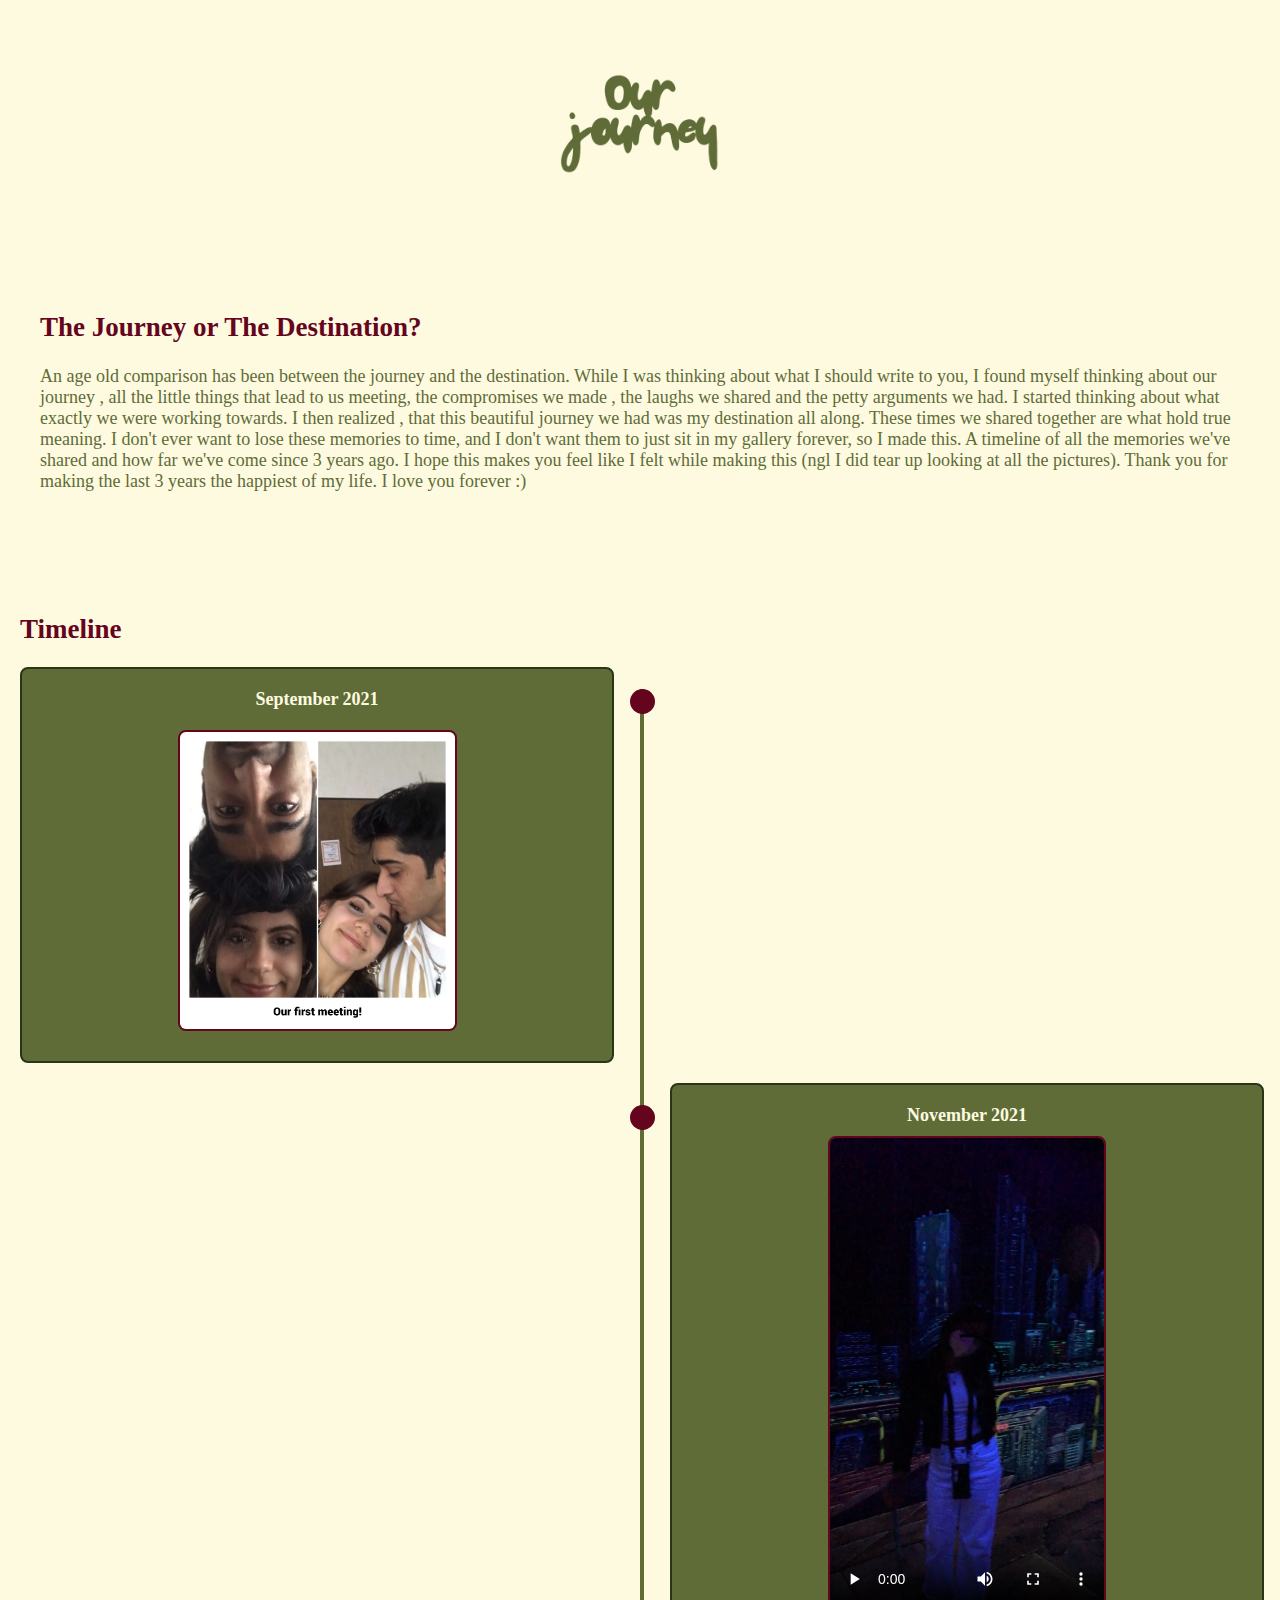
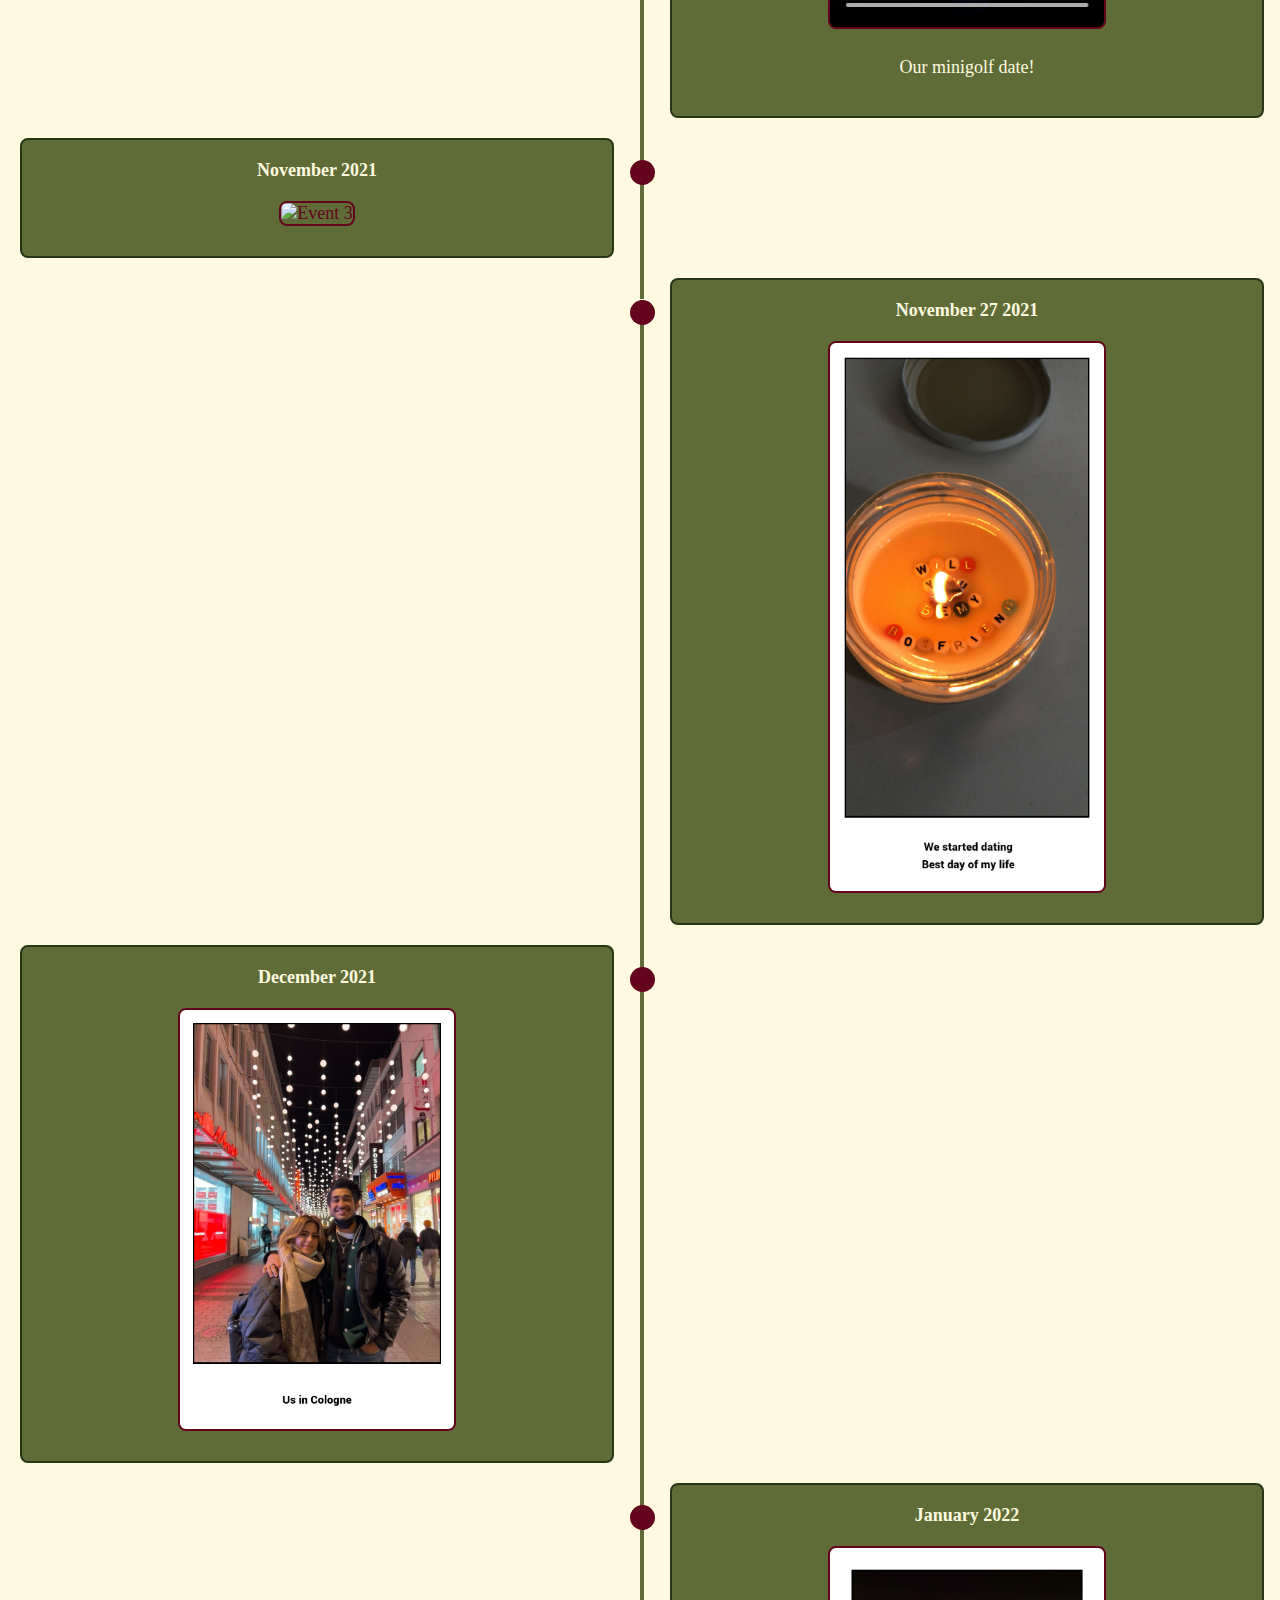
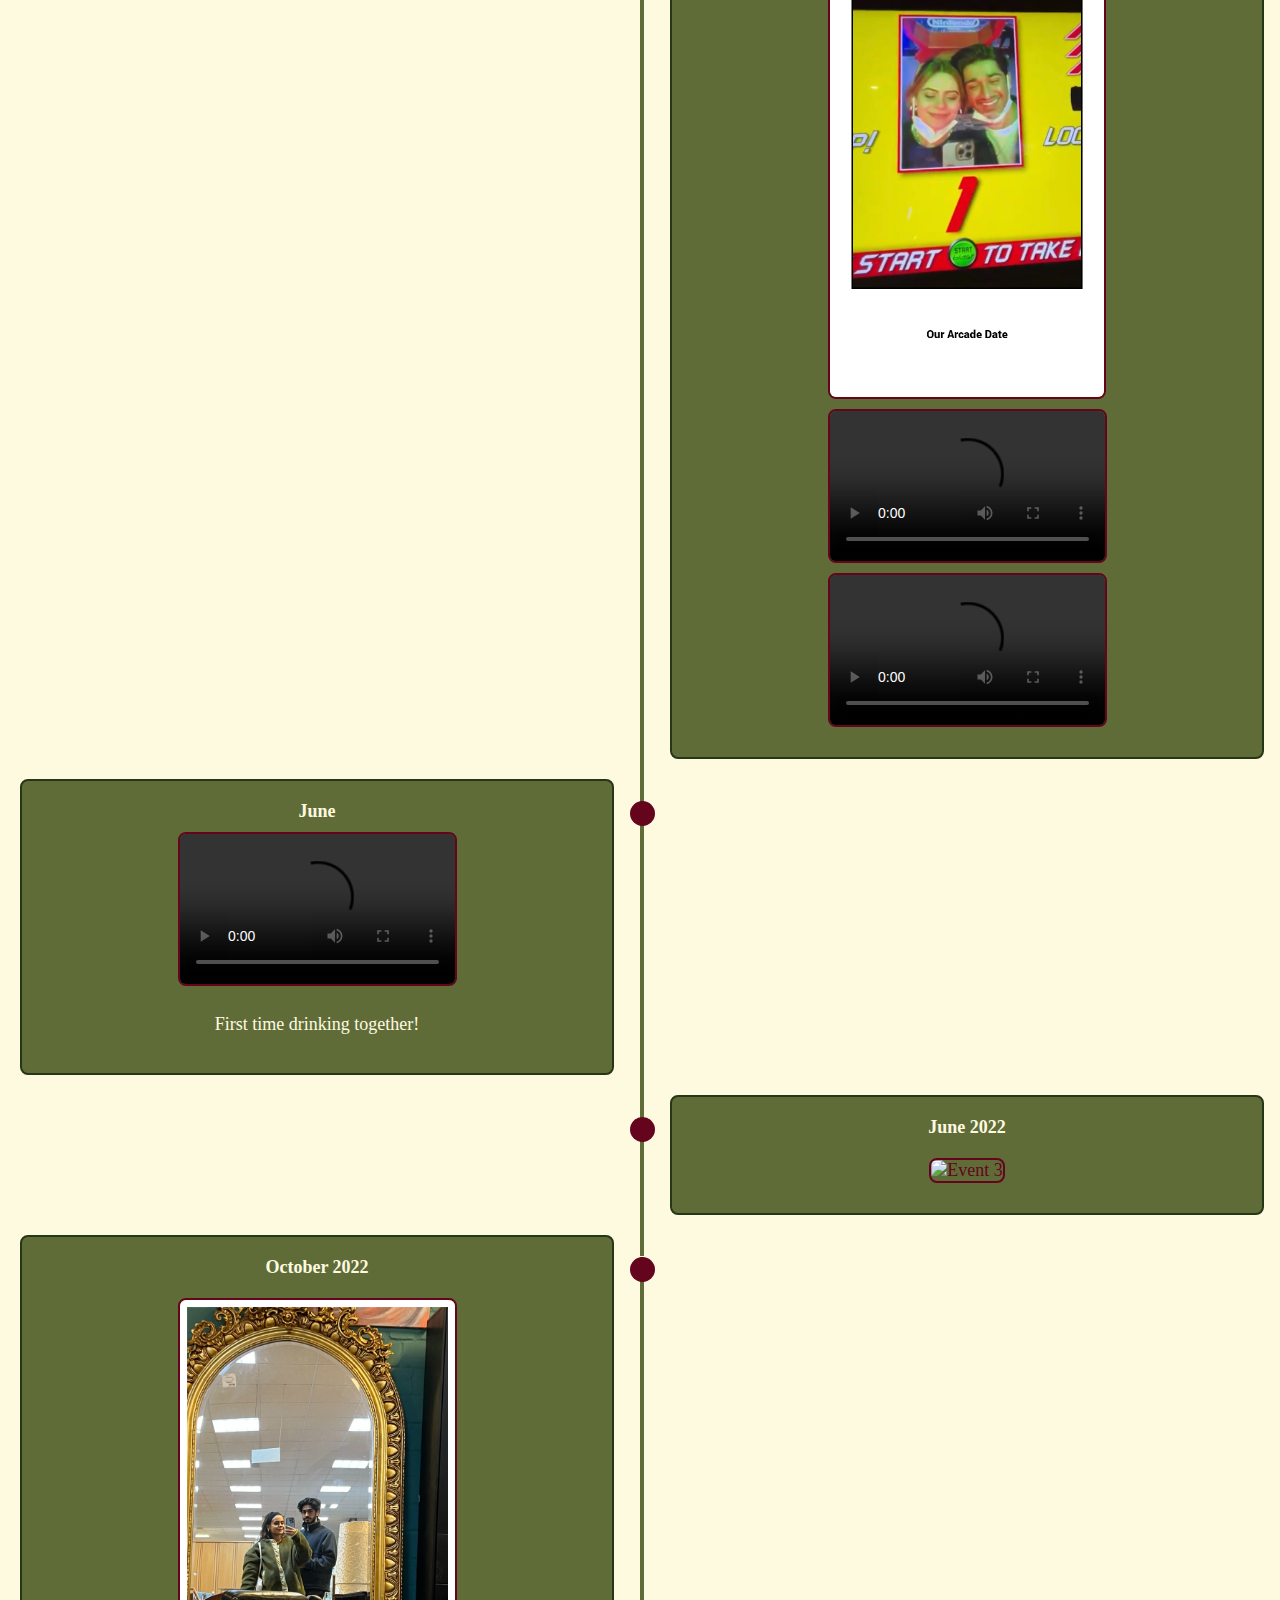
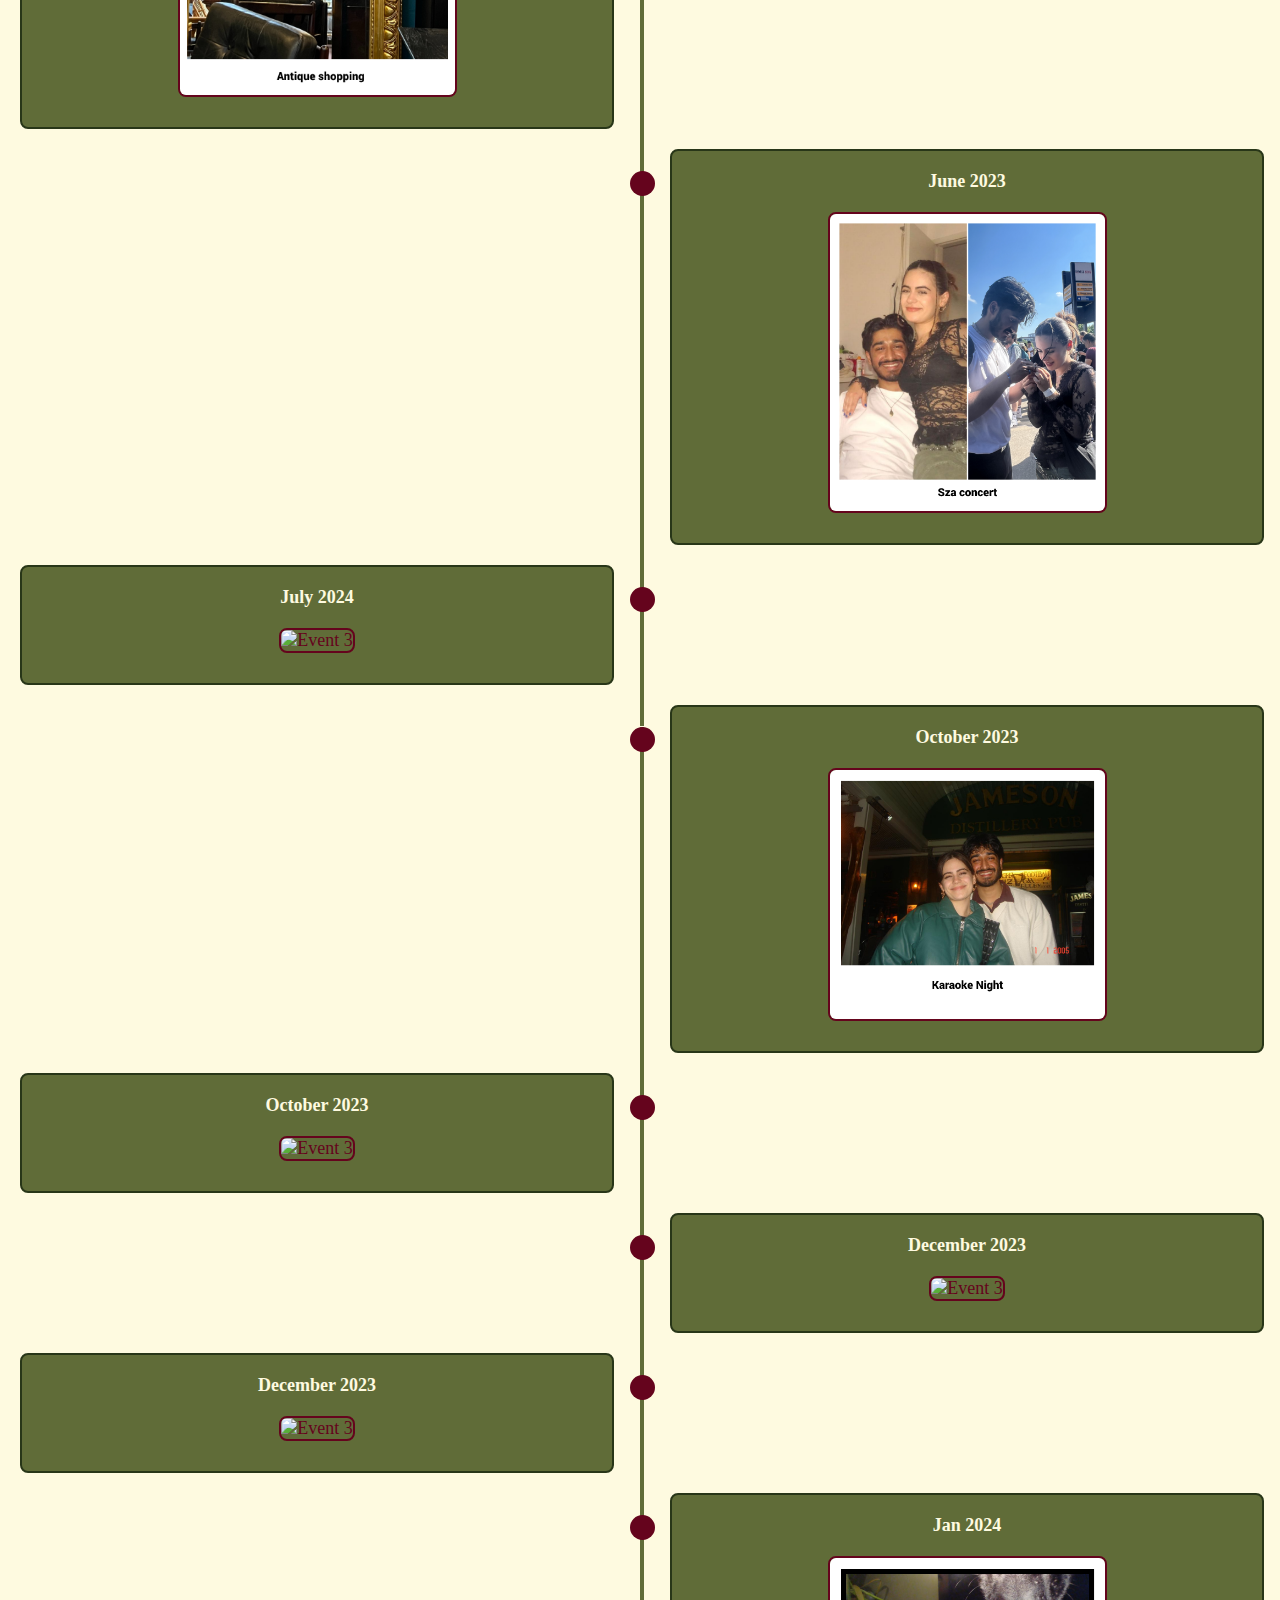
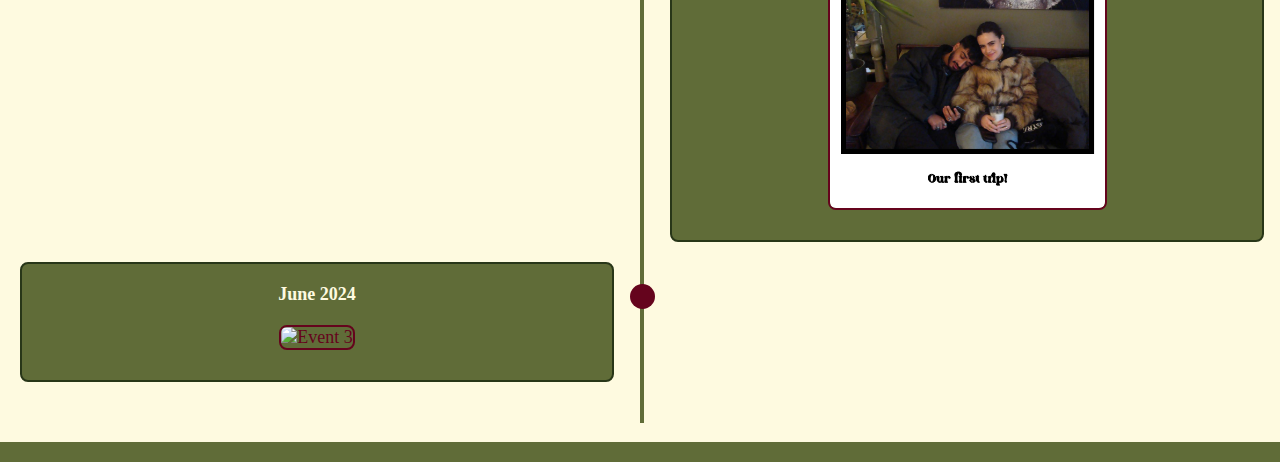
==== commit 814f3958: "final draft" ====
--- a/index.html
+++ b/index.html
@@ -27,11 +27,12 @@
   <!-- Main Content -->
   <main>
     <section id="section1">
-      <h2>Website</h2>
+      <h2>The Journey or The Destination?</h2>
       <!-- <img src="images/vacation.jpg" alt="Vacation"> -->
-      <p>My amazing vacation to the mountains.</p>
+      <t>An age old comparison has been between the journey and the destination. While I was thinking about what I should write to you, I found myself thinking about our journey , all the little things that lead to us meeting, the compromises we made , the laughs we shared and the petty arguments we had. 
+        I started thinking about what exactly we were working towards. I then realized , that this beautiful journey we had <bold>was</bold> my destination all along. These times we shared together are what hold true meaning. I don't ever want to lose these memories to time, and I don't want them to just sit in my gallery forever, so I made this. 
+        A timeline of all the memories we've shared and how far we've come since 3 years ago. I hope this makes you feel like I felt while making this (ngl I did tear up looking at all the pictures). Thank you for making the last 3 years the happiest of my life. I love you forever :)   </t>
     </section>
-
     <!-- <section id="section2">
       <h2>Section 2: Family Gatherings</h2>
        <img src="images/family.jpg" alt="Family Gathering"> 
--- a/css/body.css
+++ b/css/body.css
@@ -82,7 +82,13 @@
 }
 
 section p {
-  color: var(--background2); /* Soft gray-blue for text */
+  color: var(--background2);
+  font-family: "Georgia", serif; /* Soft gray-blue for text */
+}
+
+section t {
+  color: var(--background); /* Soft gray-blue for text */
+  font-family: "Georgia", serif;
 }
 
 footer {
